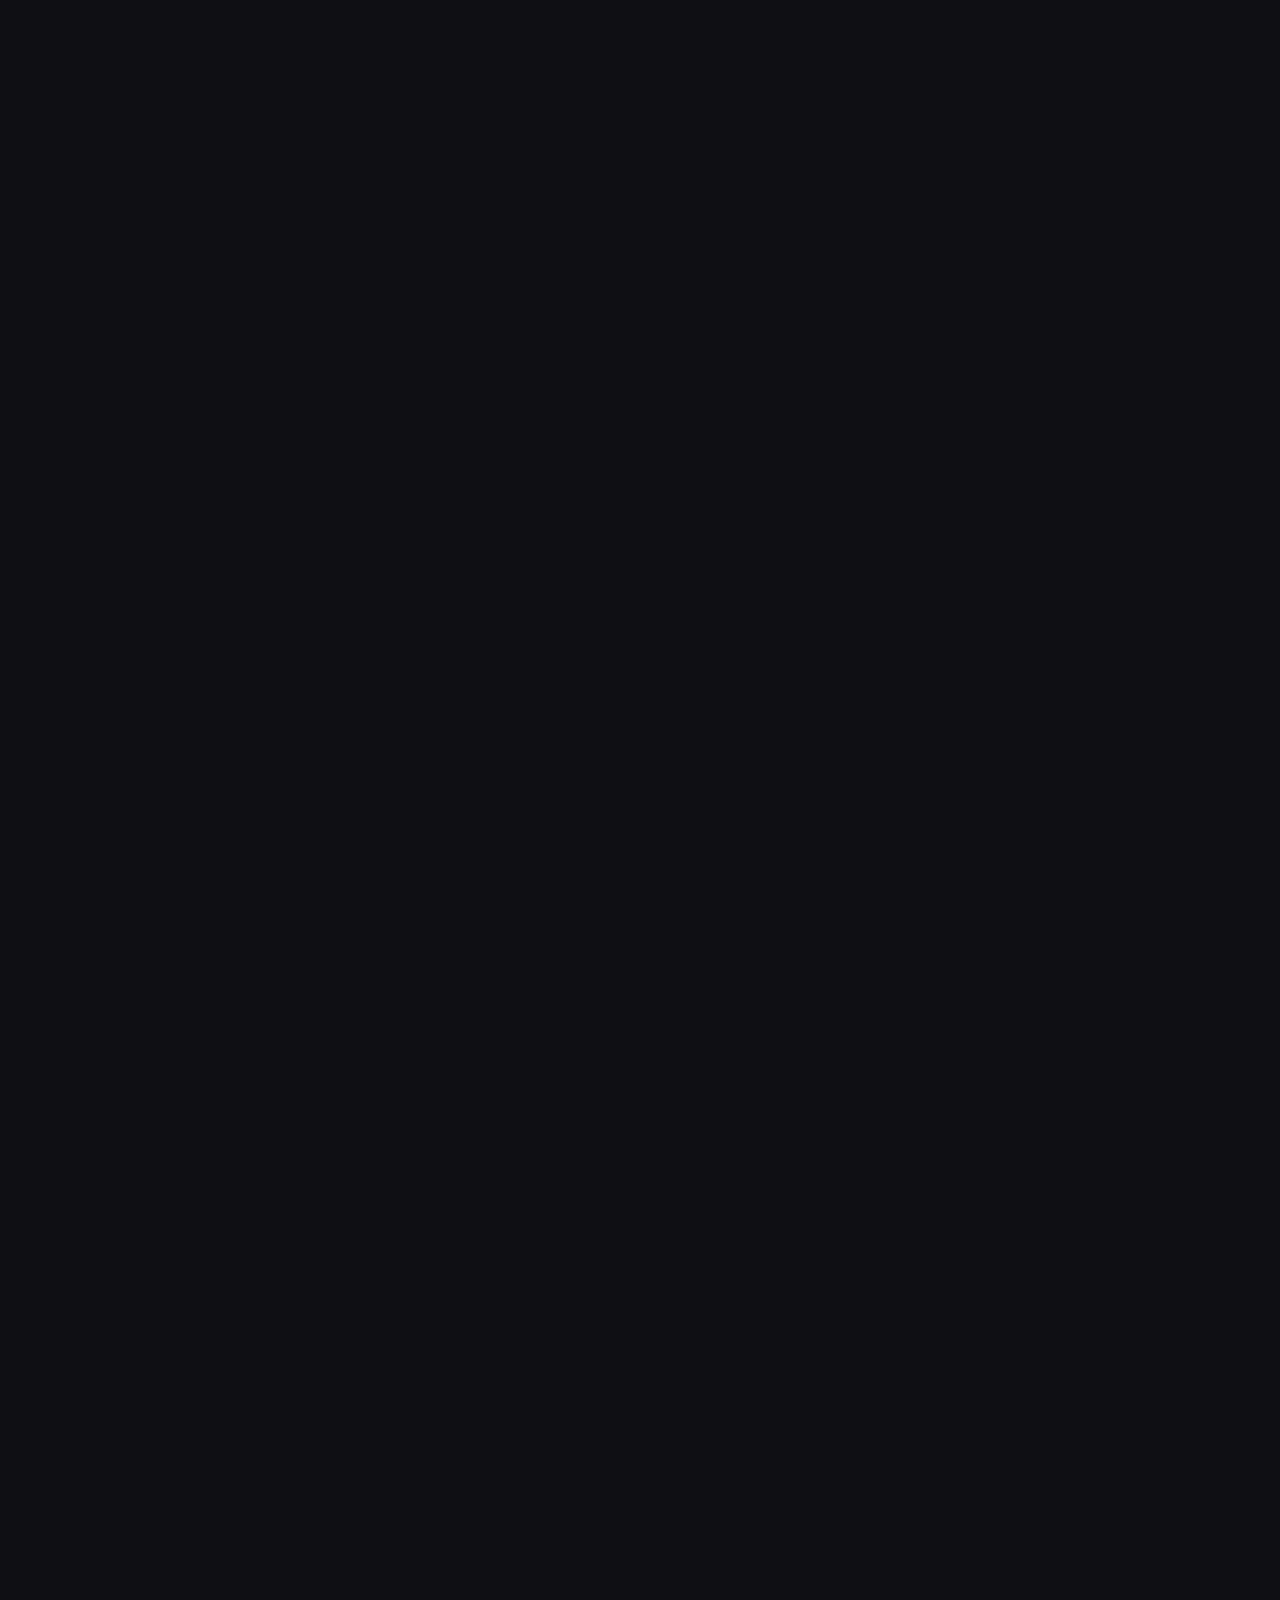
==== contact.html @ 3dd62156 "Luxury portfolio redesign: champagne gold theme, premium animations, refined project cards" ====
<!DOCTYPE html>
<html lang="en">
<head>
    <meta charset="UTF-8">
    <meta name="viewport" content="width=device-width, initial-scale=1.0">
    <title>Contact - Wisani Chauke | Frontend Developer</title>
    <meta name="description" content="Get in touch with Wisani Chauke - Frontend Developer specializing in React, Vue.js, and Angular. Based in South Africa, available for opportunities worldwide.">
    
    <!-- CSS -->
    <link rel="stylesheet" href="assets/css/style.css">
    <link rel="stylesheet" href="assets/css/qr-styles.css">
    
    <!-- Fonts -->
    <link rel="preconnect" href="https://fonts.googleapis.com">
    <link rel="preconnect" href="https://fonts.gstatic.com" crossorigin>
    <link href="https://fonts.googleapis.com/css2?family=Inter:wght@300;400;500;600;700&family=Playfair+Display:wght@400;600;700&display=swap" rel="stylesheet">
    
    <!-- Icons -->
    <link rel="stylesheet" href="https://cdnjs.cloudflare.com/ajax/libs/font-awesome/6.4.0/css/all.min.css">
</head>
<body>
    <!-- Navigation -->
    <nav class="navbar">
        <div class="nav-container">
            <a href="index.html" class="logo-text">Wisani Chauke</a>
            <ul class="nav-menu">
                <li><a href="index.html" class="nav-link">Home</a></li>
                <li><a href="index.html#about" class="nav-link">About</a></li>
                <li><a href="index.html#projects" class="nav-link">Projects</a></li>
                <li><a href="contact.html" class="nav-link active">Contact</a></li>
            </ul>
            <div class="theme-toggle">
                <button id="theme-toggle" aria-label="Toggle theme">
                    <span class="sun-icon">☀️</span>
                    <span class="moon-icon">🌙</span>
                </button>
            </div>
            <div class="hamburger">
                <span></span>
                <span></span>
                <span></span>
            </div>
        </div>
    </nav>

    <!-- Contact Hero Section -->
    <section class="contact-hero">
        <div class="container">
            <div class="contact-hero-content">
                <h1 class="contact-hero-title">
                    Let's <span class="gradient-text">Connect</span>
                </h1>
                <p class="contact-hero-subtitle">
                    Whether you're a recruiter with an exciting opportunity, a collaborator with a vision, 
                    or simply someone who appreciates great work—I'd love to hear from you.
                </p>
            </div>
        </div>
    </section>

    <!-- Contact Section -->
    <section class="contact-section">
        <div class="container">
            <div class="contact-grid">
                <!-- Contact Information Card -->
                <div class="contact-info-card">
                    <div class="info-card-header">
                        <div class="info-icon-large">
                            <i class="fas fa-address-book"></i>
                        </div>
                        <h2>Contact Information</h2>
                        <p>Reach out through any of these channels</p>
                    </div>
                    
                    <div class="contact-details-elegant">
                        <div class="contact-detail-item">
                            <div class="detail-icon">
                                <i class="fas fa-envelope"></i>
                            </div>
                            <div class="detail-content">
                                <h4>Email</h4>
                                <a href="mailto:wiserowens@gmail.com" class="detail-link">
                                    wiserowens@gmail.com
                                </a>
                                <span class="detail-note">Response within 24 hours</span>
                            </div>
                        </div>
                        
                        <div class="contact-detail-item">
                            <div class="detail-icon">
                                <i class="fas fa-map-marker-alt"></i>
                            </div>
                            <div class="detail-content">
                                <h4>Location</h4>
                                <p>Midrand, Gauteng</p>
                                <span class="detail-note">South Africa • Available Worldwide</span>
                            </div>
                        </div>
                        
                        <div class="contact-detail-item">
                            <div class="detail-icon">
                                <i class="fab fa-linkedin"></i>
                            </div>
                            <div class="detail-content">
                                <h4>LinkedIn</h4>
                                <a href="https://linkedin.com/in/wisani" target="_blank" rel="noopener noreferrer" class="detail-link">
                                    linkedin.com/in/wisani
                                </a>
                                <span class="detail-note">Professional network</span>
                            </div>
                        </div>
                        
                        <div class="contact-detail-item">
                            <div class="detail-icon">
                                <i class="fab fa-github"></i>
                            </div>
                            <div class="detail-content">
                                <h4>GitHub</h4>
                                <a href="https://github.com/okWiser" target="_blank" rel="noopener noreferrer" class="detail-link">
                                    github.com/okWiser
                                </a>
                                <span class="detail-note">View my code & projects</span>
                            </div>
                        </div>
                    </div>

                    <!-- Resume Download Section -->
                    <div class="resume-section-elegant">
                        <div class="resume-header">
                            <i class="fas fa-file-download"></i>
                            <h3>Download Resume</h3>
                        </div>
                        <p>Get my complete professional profile</p>
                        <div class="resume-options-elegant">
                            <div class="qr-section">
                                <div class="qr-wrapper">
                                    <img src="assets/images/resume-qr-code.png" alt="Resume QR Code" class="qr-code-elegant">
                                    <div class="qr-overlay">
                                        <i class="fas fa-qrcode"></i>
                                    </div>
                                </div>
                                <p class="qr-label">Scan with your phone</p>
                            </div>
                            <div class="download-section">
                                <a href="assets/files/Wisani_Chauke_Resume.pdf" 
                                   download="Wisani_Chauke_Resume.pdf" 
                                   class="download-btn-elegant">
                                    <i class="fas fa-download"></i>
                                    <span>Download PDF</span>
                                </a>
                                <p class="download-label">Or download directly</p>
                            </div>
                        </div>
                    </div>
                </div>

                <!-- Contact Form Card -->
                <div class="contact-form-card">
                    <div class="form-card-header">
                        <h2>Send a Message</h2>
                        <p>I'll get back to you as soon as possible</p>
                    </div>
                    <form class="contact-form-elegant" id="contactForm">
                        <div class="form-group-elegant">
                            <label for="name">
                                <i class="fas fa-user"></i>
                                Full Name
                            </label>
                            <input type="text" id="name" name="name" placeholder="John Doe" required>
                        </div>
                        <div class="form-group-elegant">
                            <label for="email">
                                <i class="fas fa-envelope"></i>
                                Email Address
                            </label>
                            <input type="email" id="email" name="email" placeholder="john@example.com" required>
                        </div>
                        <div class="form-group-elegant">
                            <label for="subject">
                                <i class="fas fa-tag"></i>
                                Subject
                            </label>
                            <input type="text" id="subject" name="subject" placeholder="Project Inquiry" required>
                        </div>
                        <div class="form-group-elegant">
                            <label for="message">
                                <i class="fas fa-comment-dots"></i>
                                Your Message
                            </label>
                            <textarea id="message" name="message" rows="6" placeholder="Tell me about your project, opportunity, or just say hello..." required></textarea>
                        </div>
                        <button type="submit" class="submit-btn-elegant">
                            <span>Send Message</span>
                            <i class="fas fa-paper-plane"></i>
                        </button>
                    </form>
                </div>
            </div>
        </div>
    </section>

    <!-- Footer -->
    <footer class="footer">
        <div class="container">
            <div class="footer-content">
                <div class="footer-text">
                    <p>&copy; 2025 Wisani Chauke. Crafted with precision and passion.</p>
                </div>
                <div class="footer-links">
                    <a href="mailto:wiserowens@gmail.com" title="Email">
                        <i class="fas fa-envelope"></i>
                    </a>
                    <a href="https://linkedin.com/in/wisani" target="_blank" title="LinkedIn">
                        <i class="fab fa-linkedin"></i>
                    </a>
                    <a href="https://github.com/okWiser" target="_blank" title="GitHub">
                        <i class="fab fa-github"></i>
                    </a>
                </div>
            </div>
        </div>
    </footer>

    <!-- JavaScript -->
    <script src="assets/js/script.js"></script>
</body>
</html>
---- assets/css/style.css ----
/* Reset and Base Styles */
* {
    margin: 0;
    padding: 0;
    box-sizing: border-box;
}

:root {
    /* Sophisticated Luxury Color Palette */
    --bg-primary: #0f0f14;
    --bg-secondary: #1a1a24;
    --bg-tertiary: #252532;
    --text-primary: #f5f5f7;
    --text-secondary: #c4c4cc;
    --text-muted: #8e8e93;
    
    /* Elegant Accent Colors - Inspired by luxury brands */
    --accent-primary: #c9a55a;      /* Champagne Gold */
    --accent-secondary: #9b7e5c;    /* Bronze */
    --accent-tertiary: #d4af6a;     /* Warm Gold */
    --accent-highlight: #e8d4a8;    /* Light Gold */
    --accent-success: #7fb069;      /* Sage Green */
    
    --border-color: #2d2d3a;
    --glass-bg: rgba(255, 255, 255, 0.03);
    --glass-border: rgba(201, 165, 90, 0.15);
    
    /* Typography */
    --font-primary: 'Inter', -apple-system, BlinkMacSystemFont, sans-serif;
    --font-display: 'Playfair Display', serif;
    
    /* Spacing */
    --section-padding: 120px 0;
    --container-padding: 0 2rem;
    
    /* Transitions */
    --transition: all 0.3s cubic-bezier(0.4, 0, 0.2, 1);
}

[data-theme="light"] {
    --bg-primary: #fafaf9;
    --bg-secondary: #f5f5f4;
    --bg-tertiary: #e7e5e4;
    --text-primary: #1c1917;
    --text-secondary: #57534e;
    --text-muted: #a8a29e;
    
    --accent-primary: #a67c52;      /* Rich Brown Gold */
    --accent-secondary: #8b6f47;    /* Deep Bronze */
    --accent-tertiary: #c9a55a;     /* Bright Gold */
    --accent-highlight: #d4af6a;    /* Light Gold */
    --accent-success: #6b9b5a;      /* Forest Green */
    
    --border-color: #e7e5e4;
    --glass-bg: rgba(0, 0, 0, 0.02);
    --glass-border: rgba(166, 124, 82, 0.2);
}

html {
    scroll-behavior: smooth;
}

body {
    font-family: var(--font-primary);
    background-color: var(--bg-primary);
    color: var(--text-primary);
    line-height: 1.6;
    overflow-x: hidden;
}

.container {
    max-width: 1200px;
    margin: 0 auto;
    padding: var(--container-padding);
}

/* Navigation */
.navbar {
    position: fixed;
    top: 0;
    width: 100%;
    background: rgba(10, 10, 10, 0.8);
    backdrop-filter: blur(20px);
    border-bottom: 1px solid var(--border-color);
    z-index: 1000;
    transition: var(--transition);
}

[data-theme="light"] .navbar {
    background: rgba(255, 255, 255, 0.8);
}

.nav-container {
    max-width: 1200px;
    margin: 0 auto;
    padding: 1rem 2rem;
    display: flex;
    justify-content: space-between;
    align-items: center;
}

.logo-text {
    font-family: var(--font-display);
    font-size: 1.5rem;
    font-weight: 700;
    background: linear-gradient(135deg, var(--accent-primary), var(--accent-secondary));
    -webkit-background-clip: text;
    -webkit-text-fill-color: transparent;
}

.nav-menu {
    display: flex;
    list-style: none;
    gap: 1.5rem;
}

.nav-link {
    color: var(--text-secondary);
    text-decoration: none;
    font-weight: 500;
    transition: var(--transition);
    position: relative;
}

.nav-link:hover {
    color: var(--accent-primary);
}

.nav-link::after {
    content: '';
    position: absolute;
    bottom: -5px;
    left: 0;
    width: 0;
    height: 2px;
    background: var(--accent-primary);
    transition: var(--transition);
}

.nav-link:hover::after {
    width: 100%;
}

.theme-toggle button {
    background: none;
    border: none;
    color: var(--text-primary);
    cursor: pointer;
    padding: 0.5rem;
    border-radius: 50%;
    transition: var(--transition);
}

.theme-toggle button:hover {
    background: var(--glass-bg);
}

/* Theme Toggle Icons - Complete Reset */
.theme-toggle .sun-icon,
.theme-toggle .moon-icon {
    display: none;
    font-size: 1.2rem;
}

/* Light mode - show moon icon only */
html[data-theme="light"] .theme-toggle .moon-icon {
    display: inline-block;
}

html[data-theme="light"] .theme-toggle .sun-icon {
    display: none;
}

/* Dark mode - show sun icon only */
html[data-theme="dark"] .theme-toggle .sun-icon,
html:not([data-theme]) .theme-toggle .sun-icon {
    display: inline-block;
}

html[data-theme="dark"] .theme-toggle .moon-icon,
html:not([data-theme]) .theme-toggle .moon-icon {
    display: none;
}

.hamburger {
    display: none;
    flex-direction: column;
    cursor: pointer;
}

.hamburger span {
    width: 25px;
    height: 3px;
    background: var(--text-primary);
    margin: 3px 0;
    transition: var(--transition);
}

/* Hero Section */
.hero {
    min-height: 100vh;
    display: flex;
    align-items: center;
    padding: 120px 0 80px;
    background: linear-gradient(135deg, var(--bg-primary) 0%, var(--bg-secondary) 100%);
    position: relative;
    overflow: hidden;
}

.hero::before {
    content: '';
    position: absolute;
    top: 0;
    left: 0;
    right: 0;
    bottom: 0;
    background: 
        radial-gradient(circle at 20% 50%, rgba(59, 130, 246, 0.1) 0%, transparent 50%),
        radial-gradient(circle at 80% 80%, rgba(139, 92, 246, 0.1) 0%, transparent 50%),
        radial-gradient(circle at 40% 20%, rgba(251, 191, 36, 0.1) 0%, transparent 50%);
}

.hero-container {
    max-width: 1200px;
    margin: 0 auto;
    padding: 0 2rem;
    position: relative;
    z-index: 2;
}

.hero-content {
    display: grid;
    grid-template-columns: 1fr 1fr;
    gap: 4rem;
    align-items: center;
}

.hero-title {
    font-family: var(--font-display);
    font-size: clamp(2.5rem, 5vw, 4rem);
    font-weight: 700;
    line-height: 1.1;
    margin-bottom: 1.5rem;
}

.gradient-text {
    background: linear-gradient(135deg, var(--accent-primary), var(--accent-secondary));
    -webkit-background-clip: text;
    -webkit-text-fill-color: transparent;
}

.typewriter {
    display: inline-block;
    border-right: 2px solid var(--accent-primary);
    white-space: nowrap;
    overflow: hidden;
    animation: typing 3.5s steps(30, end), blink-caret 0.75s step-end infinite;
}

@keyframes typing {
    from { width: 0 }
    to { width: 100% }
}

@keyframes blink-caret {
    from, to { border-color: transparent }
    50% { border-color: var(--accent-primary) }
}

.hero-subtitle {
    font-size: 1.25rem;
    color: var(--text-secondary);
    margin-bottom: 1.25rem;
    line-height: 1.6;
}

.hero-buttons {
    display: flex;
    gap: 1rem;
    flex-wrap: wrap;
}

.btn {
    padding: 1rem 2rem;
    border: none;
    border-radius: 50px;
    font-weight: 600;
    text-decoration: none;
    display: inline-flex;
    align-items: center;
    justify-content: center;
    transition: var(--transition);
    cursor: pointer;
    font-size: 1rem;
}

.btn-primary {
    background: linear-gradient(135deg, var(--accent-primary), var(--accent-secondary));
    color: white;
    box-shadow: 0 4px 15px rgba(59, 130, 246, 0.4);
}

.btn-primary:hover {
    transform: translateY(-2px);
    box-shadow: 0 8px 25px rgba(59, 130, 246, 0.6);
}

.btn-secondary {
    background: transparent;
    color: var(--text-primary);
    border: 2px solid var(--border-color);
}

.btn-secondary:hover {
    background: var(--accent-primary);
    color: white;
    border-color: var(--accent-primary);
}

.hero-visual {
    position: relative;
}

.hero-image-container {
    position: relative;
    width: 400px;
    height: 400px;
    margin: 0 auto;
}

.hero-image {
    width: 100%;
    height: 100%;
    background: linear-gradient(135deg, var(--accent-primary), var(--accent-secondary));
    border-radius: 50%;
    position: relative;
    overflow: hidden;
    box-shadow: 0 20px 40px rgba(0, 0, 0, 0.3);
}

.hero-image::before {
    content: '';
    position: absolute;
    top: 50%;
    left: 50%;
    transform: translate(-50%, -50%);
    width: 80%;
    height: 80%;
    background: var(--bg-primary);
    border-radius: 50%;
}

.floating-elements {
    position: absolute;
    top: 0;
    left: 0;
    width: 100%;
    height: 100%;
}

.floating-element {
    position: absolute;
    width: 20px;
    height: 20px;
    background: var(--accent-gold);
    border-radius: 50%;
    opacity: 0.7;
    animation: float 6s ease-in-out infinite;
}

.floating-element:nth-child(1) {
    top: 20%;
    left: 10%;
    animation-delay: 0s;
}

.floating-element:nth-child(2) {
    top: 60%;
    right: 10%;
    animation-delay: 2s;
}

.floating-element:nth-child(3) {
    bottom: 20%;
    left: 30%;
    animation-delay: 4s;
}

@keyframes float {
    0%, 100% {
        transform: translateY(0px) rotate(0deg);
    }
    50% {
        transform: translateY(-20px) rotate(180deg);
    }
}

/* Section Styles */
.section-header {
    text-align: center;
    margin-bottom: 4rem;
}

.section-title {
    font-family: var(--font-display);
    font-size: clamp(2rem, 4vw, 3rem);
    font-weight: 600;
    margin-bottom: 1rem;
    background: linear-gradient(135deg, var(--text-primary), var(--text-secondary));
    -webkit-background-clip: text;
    -webkit-text-fill-color: transparent;
}

.section-subtitle {
    font-size: 1.25rem;
    color: var(--text-secondary);
    max-width: 600px;
    margin: 0 auto;
}

/* Projects Section */
.projects {
    padding: var(--section-padding);
    background: var(--bg-primary);
}

.projects-grid {
    display: grid;
    grid-template-columns: repeat(auto-fit, minmax(350px, 1fr));
    gap: 1.5rem;
    margin-top: 3rem;
}

.project-card {
    background: var(--glass-bg);
    border: 1px solid var(--glass-border);
    border-radius: 12px;
    overflow: hidden;
    transition: var(--transition);
    cursor: pointer;
    opacity: 0.7;
}

.project-card:hover {
    transform: translateY(-8px);
    box-shadow: 0 20px 40px rgba(0, 0, 0, 0.2);
    opacity: 1;
}

.project-image {
    height: 250px;
    background: linear-gradient(135deg, var(--accent-primary), var(--accent-secondary));
    position: relative;
    overflow: hidden;
}

.project-overlay {
    position: absolute;
    top: 0;
    left: 0;
    right: 0;
    bottom: 0;
    background: rgba(0, 0, 0, 0.8);
    color: white;
    padding: 2rem;
    display: flex;
    flex-direction: column;
    justify-content: center;
    opacity: 0;
    transition: var(--transition);
}

.project-card:hover .project-overlay {
    opacity: 1;
}

.project-overlay h3 {
    font-size: 1.5rem;
    font-weight: 600;
    margin-bottom: 1rem;
}

.project-overlay p {
    margin-bottom: 1.5rem;
    line-height: 1.6;
}

.project-tech {
    display: flex;
    flex-wrap: wrap;
    gap: 0.5rem;
}

.project-tech span {
    background: rgba(255, 255, 255, 0.2);
    padding: 0.25rem 0.75rem;
    border-radius: 16px;
    font-size: 0.75rem;
    font-weight: 500;
}

/* About Section */
.about {
    padding: var(--section-padding);
    background: var(--bg-secondary);
}

.about-content {
    display: grid;
    grid-template-columns: 2fr 1fr;
    gap: 4rem;
    align-items: center;
}

.about-text p {
    font-size: 1.125rem;
    color: var(--text-secondary);
    margin-bottom: 1.25rem;
    line-height: 1.8;
}

.about-stats {
    display: flex;
    gap: 1.5rem;
    flex-wrap: wrap;
}

.stat {
    text-align: center;
}

.stat-number {
    display: block;
    font-size: 2.5rem;
    font-weight: 700;
    color: var(--accent-primary);
    font-family: var(--font-display);
}

.stat-label {
    font-size: 0.75rem;
    color: var(--text-secondary);
    text-transform: uppercase;
    letter-spacing: 0.05em;
}

/* Education Items */
.education-item {
    margin-bottom: 1.25rem;
}

.education-item h3 {
    font-size: 1.25rem;
    font-weight: 600;
    color: var(--text-primary);
    margin-bottom: 0.5rem;
    display: flex;
    align-items: center;
    gap: 0.75rem;
}

.education-item h3 i {
    color: var(--accent-primary);
    font-size: 1.1rem;
}

.education-item h4 {
    font-size: 1rem;
    font-weight: 500;
    color: var(--accent-secondary);
    margin-bottom: 0.75rem;
}

.education-item p {
    font-size: 1rem;
    color: var(--text-secondary);
    line-height: 1.6;
    margin-bottom: 0;
}

/* Contact Section Styles */
.contact-section {
    padding: 120px 0;
    background: var(--bg-primary);
    position: relative;
    min-height: 100vh;
}

.contact-section::before {
    content: '';
    position: absolute;
    top: 0;
    left: 0;
    right: 0;
    bottom: 0;
    background: 
        radial-gradient(circle at 20% 80%, rgba(59, 130, 246, 0.05) 0%, transparent 50%),
        radial-gradient(circle at 80% 20%, rgba(139, 92, 246, 0.05) 0%, transparent 50%);
    z-index: 1;
}

.contact-section .container {
    position: relative;
    z-index: 2;
}

.contact-content {
    display: grid;
    grid-template-columns: 1fr 1fr;
    gap: 4rem;
    align-items: start;
}

.contact-info {
    display: flex;
    flex-direction: column;
    gap: 1.5rem;
}

.contact-subtitle {
    font-family: var(--font-display);
    font-size: 1.5rem;
    font-weight: 600;
    margin-bottom: 1rem;
    color: var(--text-primary);
}

.contact-details {
    display: flex;
    flex-direction: column;
    gap: 1.5rem;
}

.contact-item {
    display: flex;
    align-items: center;
    gap: 1rem;
    padding: 1rem;
    background: var(--glass-bg);
    border: 1px solid var(--glass-border);
    border-radius: 12px;
    transition: var(--transition);
}

.contact-item:hover {
    background: var(--bg-secondary);
    transform: translateY(-2px);
}

.contact-icon {
    width: 40px;
    height: 40px;
    display: flex;
    align-items: center;
    justify-content: center;
    background: linear-gradient(135deg, var(--accent-primary), var(--accent-secondary));
    border-radius: 50%;
    font-size: 1.2rem;
    flex-shrink: 0;
}

.contact-item h4 {
    font-size: 1rem;
    font-weight: 600;
    color: var(--text-primary);
    margin-bottom: 0.25rem;
}

.contact-item a,
.contact-item p {
    color: var(--text-secondary);
    text-decoration: none;
    transition: var(--transition);
}

.contact-item a:hover {
    color: var(--accent-primary);
}

.resume-download {
    background: var(--glass-bg);
    border: 1px solid var(--glass-border);
    border-radius: 12px;
    padding: 2rem;
    text-align: center;
}

.resume-download p {
    color: var(--text-secondary);
    margin-bottom: 1.5rem;
}

.download-btn {
    display: inline-flex;
    align-items: center;
    gap: 0.5rem;
    padding: 1rem 2rem;
    background: linear-gradient(135deg, var(--accent-primary), var(--accent-secondary));
    color: white;
    text-decoration: none;
    border-radius: 50px;
    font-weight: 600;
    transition: var(--transition);
    box-shadow: 0 4px 15px rgba(59, 130, 246, 0.4);
}

.download-btn:hover {
    transform: translateY(-2px);
    box-shadow: 0 8px 25px rgba(59, 130, 246, 0.6);
}

.download-icon {
    font-size: 1.2rem;
}

.contact-form-container {
    background: var(--glass-bg);
    border: 1px solid var(--glass-border);
    border-radius: 12px;
    padding: 2rem;
}

.contact-form {
    display: flex;
    flex-direction: column;
    gap: 1.5rem;
}

.form-group {
    display: flex;
    flex-direction: column;
    gap: 0.5rem;
}

.form-group label {
    font-size: 0.75rem;
    font-weight: 600;
    color: var(--text-primary);
}

.form-group input,
.form-group textarea {
    padding: 1rem;
    background: var(--bg-secondary);
    border: 1px solid var(--border-color);
    border-radius: 8px;
    color: var(--text-primary);
    font-family: var(--font-primary);
    transition: var(--transition);
}

.form-group input:focus,
.form-group textarea:focus {
    outline: none;
    border-color: var(--accent-primary);
    box-shadow: 0 0 0 2px rgba(59, 130, 246, 0.2);
}

.form-group input::placeholder,
.form-group textarea::placeholder {
    color: var(--text-muted);
}

.submit-btn {
    display: inline-flex;
    align-items: center;
    justify-content: center;
    gap: 0.5rem;
    padding: 1rem 2rem;
    background: linear-gradient(135deg, var(--accent-primary), var(--accent-secondary));
    color: white;
    border: none;
    border-radius: 50px;
    font-weight: 600;
    cursor: pointer;
    transition: var(--transition);
    box-shadow: 0 4px 15px rgba(59, 130, 246, 0.4);
}

.submit-btn:hover {
    transform: translateY(-2px);
    box-shadow: 0 8px 25px rgba(59, 130, 246, 0.6);
}

.send-icon {
    font-size: 1.2rem;
    transition: var(--transition);
}

.submit-btn:hover .send-icon {
    transform: translateX(4px);
}

/* Contact Section for other pages */
.contact {
    padding: var(--section-padding);
    background: var(--bg-secondary);
    position: relative;
    overflow: hidden;
}

.contact::before {
    content: '';
    position: absolute;
    top: 0;
    left: 0;
    right: 0;
    bottom: 0;
    background: 
        radial-gradient(circle at 10% 20%, rgba(59, 130, 246, 0.08) 0%, transparent 40%),
        radial-gradient(circle at 90% 80%, rgba(139, 92, 246, 0.08) 0%, transparent 40%);
    pointer-events: none;
}

.contact .container {
    position: relative;
    z-index: 2;
}

.contact-wrapper {
    display: grid;
    grid-template-columns: 1.5fr 1fr;
    gap: 4rem;
    align-items: start;
    margin-top: 3rem;
}

/* Contact Form Section */
.contact-form-section {
    background: var(--glass-bg);
    border: 1px solid var(--glass-border);
    border-radius: 24px;
    padding: 3rem;
    backdrop-filter: blur(10px);
    box-shadow: 0 20px 60px rgba(0, 0, 0, 0.1);
}

.form-header {
    margin-bottom: 1.25rem;
}

.form-header h3 {
    font-family: var(--font-display);
    font-size: 2rem;
    font-weight: 600;
    color: var(--text-primary);
    margin-bottom: 0.5rem;
}

.form-header p {
    color: var(--text-secondary);
    font-size: 1rem;
}

.contact-form {
    display: flex;
    flex-direction: column;
    gap: 1.5rem;
}

.form-row {
    display: grid;
    grid-template-columns: 1fr 1fr;
    gap: 1.5rem;
}

.form-group {
    display: flex;
    flex-direction: column;
    gap: 0.5rem;
}

.form-group label {
    font-size: 0.75rem;
    font-weight: 600;
    color: var(--text-primary);
    text-transform: uppercase;
    letter-spacing: 0.05em;
}

.form-group input,
.form-group textarea {
    padding: 1rem 1.25rem;
    background: var(--bg-primary);
    border: 2px solid var(--border-color);
    border-radius: 12px;
    color: var(--text-primary);
    font-family: var(--font-primary);
    font-size: 1rem;
    transition: var(--transition);
}

.form-group input:focus,
.form-group textarea:focus {
    outline: none;
    border-color: var(--accent-primary);
    box-shadow: 0 0 0 4px rgba(59, 130, 246, 0.1);
    transform: translateY(-2px);
}

.form-group input::placeholder,
.form-group textarea::placeholder {
    color: var(--text-muted);
}

.form-group textarea {
    resize: vertical;
    min-height: 120px;
}

.btn-submit {
    margin-top: 1rem;
    display: inline-flex;
    align-items: center;
    justify-content: center;
    gap: 0.75rem;
    padding: 1.25rem 2.5rem;
    font-size: 1.1rem;
}

.btn-submit i {
    transition: transform 0.3s ease;
}

.btn-submit:hover i {
    transform: translateX(5px);
}

/* Contact Card Wrapper */
.contact-card-wrapper {
    position: sticky;
    top: 120px;
}

/* Elegant Contact Card */
.contact-card {
    position: relative;
    background: linear-gradient(135deg, var(--bg-primary) 0%, var(--bg-secondary) 100%);
    border: 2px solid var(--glass-border);
    border-radius: 32px;
    padding: 3rem 2.5rem;
    overflow: hidden;
    box-shadow: 
        0 20px 60px rgba(0, 0, 0, 0.15),
        inset 0 1px 0 rgba(255, 255, 255, 0.1);
    transition: all 0.5s cubic-bezier(0.4, 0, 0.2, 1);
}

.contact-card::before {
    content: '';
    position: absolute;
    top: 0;
    left: 0;
    right: 0;
    height: 4px;
    background: linear-gradient(90deg, 
        var(--accent-primary) 0%, 
        var(--accent-secondary) 50%, 
        var(--accent-gold) 100%);
}

.contact-card:hover {
    transform: translateY(-10px) scale(1.02);
    box-shadow: 
        0 30px 80px rgba(0, 0, 0, 0.25),
        inset 0 1px 0 rgba(255, 255, 255, 0.15);
    border-color: var(--accent-primary);
}

/* Animated Glow Effect */
.card-glow {
    position: absolute;
    top: -50%;
    left: -50%;
    width: 200%;
    height: 200%;
    background: radial-gradient(circle, 
        rgba(59, 130, 246, 0.15) 0%, 
        transparent 70%);
    opacity: 0;
    transition: opacity 0.5s ease;
    pointer-events: none;
}

.contact-card:hover .card-glow {
    opacity: 1;
    animation: rotateGlow 8s linear infinite;
}

@keyframes rotateGlow {
    0% { transform: rotate(0deg); }
    100% { transform: rotate(360deg); }
}

/* Card Content */
.card-content {
    position: relative;
    z-index: 2;
    text-align: center;
}

.card-icon {
    width: 80px;
    height: 80px;
    margin: 0 auto 1.5rem;
    background: linear-gradient(135deg, var(--accent-primary), var(--accent-secondary));
    border-radius: 24px;
    display: flex;
    align-items: center;
    justify-content: center;
    font-size: 2.5rem;
    color: white;
    box-shadow: 0 10px 30px rgba(59, 130, 246, 0.4);
    transition: var(--transition);
}

.contact-card:hover .card-icon {
    transform: scale(1.1) rotate(5deg);
    box-shadow: 0 15px 40px rgba(59, 130, 246, 0.6);
}

.card-content h3 {
    font-family: var(--font-display);
    font-size: 1.4rem;
    font-weight: 600;
    color: var(--text-primary);
    margin-bottom: 1rem;
    line-height: 1.3;
}

.card-content > p {
    color: var(--text-secondary);
    font-size: 1rem;
    line-height: 1.6;
    margin-bottom: 1.25rem;
}

/* Card Features */
.card-features {
    display: grid;
    gap: 1rem;
    margin-bottom: 1.25rem;
    text-align: left;
}

.feature-item {
    display: flex;
    align-items: center;
    gap: 0.75rem;
    padding: 0.75rem 1rem;
    background: var(--glass-bg);
    border: 1px solid var(--glass-border);
    border-radius: 12px;
    transition: var(--transition);
}

.feature-item:hover {
    background: var(--bg-secondary);
    transform: translateX(5px);
}

.feature-item i {
    color: var(--accent-primary);
    font-size: 1.1rem;
    flex-shrink: 0;
}

.feature-item span {
    color: var(--text-primary);
    font-weight: 500;
    font-size: 0.95rem;
}

/* Card Primary Button */
.btn-card-primary {
    display: inline-flex;
    align-items: center;
    justify-content: center;
    gap: 0.75rem;
    padding: 1.25rem 2.5rem;
    background: linear-gradient(135deg, var(--accent-primary), var(--accent-secondary));
    color: white;
    text-decoration: none;
    border-radius: 50px;
    font-weight: 600;
    font-size: 1.1rem;
    transition: all 0.3s ease;
    box-shadow: 0 10px 30px rgba(59, 130, 246, 0.4);
    position: relative;
    overflow: hidden;
}

.btn-card-primary::before {
    content: '';
    position: absolute;
    top: 0;
    left: -100%;
    width: 100%;
    height: 100%;
    background: linear-gradient(90deg, transparent, rgba(255,255,255,0.3), transparent);
    transition: left 0.5s;
}

.btn-card-primary:hover::before {
    left: 100%;
}

.btn-card-primary:hover {
    transform: translateY(-3px);
    box-shadow: 0 15px 40px rgba(59, 130, 246, 0.6);
}

.btn-card-primary i {
    transition: transform 0.3s ease;
}

.btn-card-primary:hover i {
    transform: translateX(5px);
}

/* Responsive Contact Section */
@media (max-width: 968px) {
    .contact-wrapper {
        grid-template-columns: 1fr;
        gap: 3rem;
    }
    
    .contact-card-wrapper {
        position: relative;
        top: 0;
    }
    
    .contact-form-section {
        padding: 2rem;
    }
    
    .form-row {
        grid-template-columns: 1fr;
    }
}

@media (max-width: 640px) {
    .contact-form-section {
        padding: 1.5rem;
    }
    
    .form-header h3 {
        font-size: 1.5rem;
    }
    
    .contact-card {
        padding: 2rem 1.5rem;
    }
    
    .card-content h3 {
        font-size: 1.5rem;
    }
    
    .btn-card-primary,
    .btn-submit {
        padding: 1rem 2rem;
        font-size: 1rem;
    }
}

/* Resume Section Styles */
.resume-options {
    display: flex;
    gap: 1.5rem;
    align-items: center;
    justify-content: center;
    margin: 1.5rem 0;
}

.qr-container {
    display: flex;
    flex-direction: column;
    align-items: center;
    text-align: center;
}

.qr-code {
    width: 120px;
    height: 120px;
    border-radius: 8px;
    border: 2px solid var(--border-color);
    object-fit: cover;
    margin-bottom: 0.5rem;
}

.qr-fallback-img {
    width: 120px;
    height: 120px;
    border-radius: 8px;
    border: 2px solid var(--border-color);
}

.download-container {
    display: flex;
    flex-direction: column;
    align-items: center;
    text-align: center;
}

.qr-text,
.download-text {
    font-size: 0.75rem;
    color: var(--text-secondary);
    margin: 0;
}

/* Contact Options Styles */
.contact-options {
    display: grid;
    grid-template-columns: 4fr 1fr;
    gap: 3rem;
    margin-bottom: 0;
    align-items: start;
}

.contact-left {
    text-align: left;
}

.contact-left h3 {
    font-size: 1.5rem;
    margin-bottom: 0.75rem;
    color: var(--text-primary);
    font-weight: 600;
}

.contact-left p {
    margin-bottom: 1.25rem;
    color: var(--text-secondary);
    font-size: 1.1rem;
    line-height: 1.6;
}

.contact-right {
    position: relative;
    text-align: center;
    display: flex;
    flex-direction: column;
    align-items: center;
    justify-content: center;
    padding: 3rem 2rem;
    background: linear-gradient(135deg, var(--glass-bg), rgba(59, 130, 246, 0.05));
    border: 1px solid var(--glass-border);
    border-radius: 16px;
    box-shadow: 0 10px 30px rgba(0, 0, 0, 0.1);
    backdrop-filter: blur(10px);
    transition: var(--transition);
    margin-left: 2rem;
}

.contact-right::before {
    content: '';
    position: absolute;
    top: -2px;
    left: -2px;
    right: -2px;
    bottom: -2px;
    background: linear-gradient(135deg, var(--accent-primary), var(--accent-secondary));
    border-radius: 22px;
    z-index: -1;
    opacity: 0;
    transition: var(--transition);
}

.contact-right:hover::before {
    opacity: 0.3;
}

.contact-right:hover {
    transform: translateY(-5px);
    box-shadow: 0 20px 40px rgba(0, 0, 0, 0.15);
}

.contact-page-btn {
    display: inline-flex;
    align-items: center;
    gap: 0.75rem;
    margin-bottom: 1rem;
    padding: 1rem 2rem;
    font-size: 1.1rem;
    font-weight: 600;
    border-radius: 50px;
    transition: var(--transition);
}

.contact-page-btn:hover {
    transform: translateY(-2px);
    box-shadow: 0 8px 25px rgba(59, 130, 246, 0.4);
}

.contact-right p {
    font-size: 0.95rem;
    color: var(--text-secondary);
    margin: 0;
    line-height: 1.5;
    font-weight: 500;
}

.contact-right i {
    font-size: 1.2rem;
}
.footer {
    background: var(--bg-tertiary);
    padding: 2rem 0;
    margin-top: 4rem;
}

.footer-content {
    display: flex;
    justify-content: space-between;
    align-items: center;
    flex-wrap: wrap;
    gap: 1rem;
}

.footer-links {
    display: flex;
    gap: 1.5rem;
}

.footer-links a {
    color: var(--text-secondary);
    text-decoration: none;
    transition: var(--transition);
}

.footer-links a:hover {
    color: var(--accent-primary);
}

/* Responsive Design */
@media (max-width: 768px) {
    .hero-content {
        grid-template-columns: 1fr;
        text-align: center;
        gap: 1.5rem;
    }
    
    .hero-image-container {
        width: 300px;
        height: 300px;
    }
    
    .about-content {
        grid-template-columns: 1fr;
        gap: 1.5rem;
    }
    
    .projects-grid {
        grid-template-columns: 1fr;
        gap: 1.5rem;
    }
    
    .project-card {
        min-height: 250px;
    }
    
    .contact-content {
        grid-template-columns: 1fr;
        gap: 1.5rem;
    }
    
    .contact-item {
        flex-direction: column;
        text-align: center;
    }
    
    .contact-icon {
        margin-bottom: 0.5rem;
    }
    
    .nav-menu {
        position: fixed;
        left: -100%;
        top: 70px;
        flex-direction: column;
        background-color: var(--bg-primary);
        width: 100%;
        text-align: center;
        transition: 0.3s;
        box-shadow: 0 10px 27px rgba(0, 0, 0, 0.05);
        border-top: 1px solid var(--border-color);
        z-index: 999;
    }
    
    .nav-menu.active {
        left: 0;
    }
    
    .nav-menu li {
        margin: 1rem 0;
    }
    
    .hamburger {
        display: flex;
    }
    
    .hamburger.active span:nth-child(2) {
        opacity: 0;
    }
    
    .hamburger.active span:nth-child(1) {
        transform: translateY(8px) rotate(45deg);
    }
    
    .hamburger.active span:nth-child(3) {
        transform: translateY(-8px) rotate(-45deg);
    }
    
    .logo-text {
        font-size: 1.2rem;
    }
}

@media (max-width: 480px) {
    .hero {
        padding: 100px 0 60px;
    }
    
    .section-padding {
        --section-padding: 80px 0;
    }
    
    .hero-buttons {
        flex-direction: column;
        align-items: center;
    }
    
    .about-stats {
        justify-content: center;
    }
    
    .contact-section {
        padding: 80px 0;
    }
    
    .contact-content {
        gap: 1.5rem;
    }
    
    .contact-form-container {
        padding: 1.5rem;
    }
}

/* Skills Section */
.skills {
    padding: var(--section-padding);
    background: var(--bg-primary);
}

.skills-grid {
    display: grid;
    grid-template-columns: repeat(auto-fit, minmax(490px, 1fr));
    gap: 1.5rem;
    margin-top: 3rem;
}

.skill-category {
    background: var(--glass-bg);
    border: 1px solid var(--glass-border);
    border-radius: 12px;
    padding: 2rem;
    transition: var(--transition);
}

.skill-category:hover {
    transform: translateY(-5px);
    box-shadow: 0 10px 30px rgba(0, 0, 0, 0.15);
    border-color: var(--accent-primary);
}

.skill-category h3 {
    font-size: 1.25rem;
    font-weight: 600;
    color: var(--text-primary);
    margin-bottom: 1.5rem;
    display: flex;
    align-items: center;
    gap: 0.75rem;
}

.skill-category h3 i {
    color: var(--accent-primary);
    font-size: 1.1rem;
}

.skill-tags {
    display: flex;
    flex-wrap: wrap;
    gap: 0.75rem;
}

.skill-tag {
    padding: 0.35rem 0.75rem;
    border-radius: 16px;
    font-size: 0.75rem;
    font-weight: 500;
    transition: var(--transition);
    cursor: default;
}

.skill-tag.expert {
    background: linear-gradient(135deg, var(--accent-primary), var(--accent-secondary));
    color: white;
    box-shadow: 0 4px 12px rgba(59, 130, 246, 0.3);
}

.skill-tag.expert:hover {
    transform: translateY(-2px);
    box-shadow: 0 6px 16px rgba(59, 130, 246, 0.4);
}

.skill-tag.advanced {
    background: var(--bg-secondary);
    color: var(--text-primary);
    border: 1px solid var(--border-color);
}

.skill-tag.advanced:hover {
    background: var(--bg-tertiary);
    border-color: var(--accent-primary);
}

/* Responsive Skills Grid */
@media (max-width: 768px) {
    .skills-grid {
        grid-template-columns: 1fr;
        gap: 1.5rem;
    }
    
    .skill-category {
        padding: 1.5rem;
    }
}

/* Performance Optimizations */
* {
    -webkit-font-smoothing: antialiased;
    -moz-osx-font-smoothing: grayscale;
}

img, video {
    max-width: 100%;
    height: auto;
}

/* Accessibility Improvements */
.sr-only {
    position: absolute;
    width: 1px;
    height: 1px;
    padding: 0;
    margin: -1px;
    overflow: hidden;
    clip: rect(0, 0, 0, 0);
    white-space: nowrap;
    border-width: 0;
}

:focus-visible {
    outline: 2px solid var(--accent-primary);
    outline-offset: 2px;
}

/* Loading Animation */
body {
    opacity: 0;
    transition: opacity 0.3s ease-in;
}

body.loaded {
    opacity: 1;
}

/* Scroll Animations */
.animate-in {
    animation: fadeInUp 0.6s ease-out forwards;
}

@keyframes fadeInUp {
    from {
        opacity: 0;
        transform: translateY(30px);
    }
    to {
        opacity: 1;
        transform: translateY(0);
    }
}

/* Improved Project Card Hover */
.project-card {
    position: relative;
    overflow: hidden;
}

.project-card::before {
    content: '';
    position: absolute;
    top: 0;
    left: -100%;
    width: 100%;
    height: 100%;
    background: linear-gradient(90deg, transparent, rgba(255,255,255,0.1), transparent);
    transition: left 0.5s;
}

.project-card:hover::before {
    left: 100%;
}

/* Smooth Transitions for Theme Toggle */
* {
    transition: background-color 0.3s ease, color 0.3s ease, border-color 0.3s ease;
}

/* Print Styles */
@media print {
    .navbar, .theme-toggle, .hamburger, .hero-buttons, .contact-form {
        display: none;
    }
    
    body {
        background: white;
        color: black;
    }
    
    .section {
        page-break-inside: avoid;
    }
}

/* Reduced Motion for Accessibility */
@media (prefers-reduced-motion: reduce) {
    *,
    *::before,
    *::after {
        animation-duration: 0.01ms !important;
        animation-iteration-count: 1 !important;
        transition-duration: 0.01ms !important;
        scroll-behavior: auto !important;
    }
}

/* Contact Hero Section */
.contact-hero {
    padding: 140px 0 60px;
    background: linear-gradient(135deg, var(--bg-primary) 0%, var(--bg-secondary) 100%);
    position: relative;
    overflow: hidden;
}

.contact-hero::before {
    content: '';
    position: absolute;
    top: 0;
    left: 0;
    right: 0;
    bottom: 0;
    background: 
        radial-gradient(circle at 20% 50%, rgba(59, 130, 246, 0.1) 0%, transparent 50%),
        radial-gradient(circle at 80% 80%, rgba(139, 92, 246, 0.1) 0%, transparent 50%);
}

.contact-hero-content {
    text-align: center;
    position: relative;
    z-index: 2;
}

.contact-hero-title {
    font-family: var(--font-display);
    font-size: clamp(2.5rem, 5vw, 4rem);
    font-weight: 700;
    margin-bottom: 1.5rem;
    line-height: 1.1;
}

.contact-hero-subtitle {
    font-size: 1.25rem;
    color: var(--text-secondary);
    max-width: 700px;
    margin: 0 auto;
    line-height: 1.6;
}

/* Contact Grid Layout */
.contact-grid {
    display: grid;
    grid-template-columns: 1fr 1fr;
    gap: 3rem;
    margin-top: -40px;
    position: relative;
    z-index: 10;
}

/* Contact Info Card */
.contact-info-card {
    background: var(--glass-bg);
    border: 1px solid var(--glass-border);
    border-radius: 32px;
    padding: 3rem;
    backdrop-filter: blur(10px);
    box-shadow: 0 20px 60px rgba(0, 0, 0, 0.1);
}

.info-card-header {
    text-align: center;
    margin-bottom: 3rem;
}

.info-icon-large {
    width: 100px;
    height: 88px;
    margin: 0 auto 1.5rem;
    background: linear-gradient(135deg, var(--accent-primary), var(--accent-secondary));
    border-radius: 28px;
    display: flex;
    align-items: center;
    justify-content: center;
    font-size: 3rem;
    color: white;
    box-shadow: 0 15px 40px rgba(59, 130, 246, 0.4);
    animation: float 6s ease-in-out infinite;
}

.info-card-header h2 {
    font-family: var(--font-display);
    font-size: 2rem;
    font-weight: 600;
    color: var(--text-primary);
    margin-bottom: 0.5rem;
}

.info-card-header p {
    color: var(--text-secondary);
    font-size: 1rem;
}

/* Contact Details Elegant */
.contact-details-elegant {
    display: flex;
    flex-direction: column;
    gap: 1.5rem;
    margin-bottom: 3rem;
}

.contact-detail-item {
    display: flex;
    gap: 1.5rem;
    padding: 1.5rem;
    background: var(--bg-primary);
    border: 1px solid var(--border-color);
    border-radius: 12px;
    transition: var(--transition);
}

.contact-detail-item:hover {
    transform: translateX(10px);
    border-color: var(--accent-primary);
    box-shadow: 0 10px 30px rgba(0, 0, 0, 0.1);
}

.detail-icon {
    width: 50px;
    height: 50px;
    flex-shrink: 0;
    background: linear-gradient(135deg, var(--accent-primary), var(--accent-secondary));
    border-radius: 12px;
    display: flex;
    align-items: center;
    justify-content: center;
    font-size: 1.5rem;
    color: white;
}

.detail-content {
    flex: 1;
}

.detail-content h4 {
    font-size: 1rem;
    font-weight: 600;
    color: var(--text-primary);
    margin-bottom: 0.5rem;
    text-transform: uppercase;
    letter-spacing: 0.05em;
}

.detail-content p,
.detail-link {
    color: var(--text-secondary);
    font-size: 1.1rem;
    text-decoration: none;
    transition: var(--transition);
    display: block;
    margin-bottom: 0.25rem;
}

.detail-link:hover {
    color: var(--accent-primary);
}

.detail-note {
    font-size: 0.85rem;
    color: var(--text-muted);
    font-style: italic;
}

/* Resume Section Elegant */
.resume-section-elegant {
    padding: 2rem;
    background: linear-gradient(135deg, var(--bg-primary), var(--bg-secondary));
    border: 2px solid var(--glass-border);
    border-radius: 16px;
    text-align: center;
}

.resume-header {
    display: flex;
    align-items: center;
    justify-content: center;
    gap: 0.75rem;
    margin-bottom: 1rem;
}

.resume-header i {
    font-size: 1.5rem;
    color: var(--accent-primary);
}

.resume-header h3 {
    font-family: var(--font-display);
    font-size: 1.5rem;
    font-weight: 600;
    color: var(--text-primary);
}

.resume-section-elegant > p {
    color: var(--text-secondary);
    margin-bottom: 1.25rem;
}

.resume-options-elegant {
    display: flex;
    gap: 1.5rem;
    align-items: center;
    justify-content: center;
}

.qr-section {
    text-align: center;
}

.qr-wrapper {
    position: relative;
    width: 140px;
    height: 140px;
    margin: 0 auto 1rem;
}

.qr-code-elegant {
    width: 100%;
    height: 100%;
    border-radius: 12px;
    border: 3px solid var(--border-color);
    object-fit: cover;
    transition: var(--transition);
}

.qr-wrapper:hover .qr-code-elegant {
    border-color: var(--accent-primary);
    transform: scale(1.05);
}

.qr-overlay {
    position: absolute;
    top: 0;
    left: 0;
    right: 0;
    bottom: 0;
    background: rgba(0, 0, 0, 0.8);
    border-radius: 12px;
    display: flex;
    align-items: center;
    justify-content: center;
    opacity: 0;
    transition: var(--transition);
}

.qr-overlay i {
    font-size: 3rem;
    color: white;
}

.qr-wrapper:hover .qr-overlay {
    opacity: 1;
}

.qr-label,
.download-label {
    font-size: 0.75rem;
    color: var(--text-secondary);
}

.download-section {
    text-align: center;
}

.download-btn-elegant {
    display: inline-flex;
    align-items: center;
    gap: 0.75rem;
    padding: 1rem 2rem;
    background: linear-gradient(135deg, var(--accent-primary), var(--accent-secondary));
    color: white;
    text-decoration: none;
    border-radius: 50px;
    font-weight: 600;
    font-size: 1rem;
    transition: var(--transition);
    box-shadow: 0 10px 30px rgba(59, 130, 246, 0.4);
    margin-bottom: 1rem;
}

.download-btn-elegant:hover {
    transform: translateY(-3px);
    box-shadow: 0 15px 40px rgba(59, 130, 246, 0.6);
}

/* Contact Form Card */
.contact-form-card {
    background: var(--glass-bg);
    border: 1px solid var(--glass-border);
    border-radius: 32px;
    padding: 3rem;
    backdrop-filter: blur(10px);
    box-shadow: 0 20px 60px rgba(0, 0, 0, 0.1);
}

.form-card-header {
    text-align: center;
    margin-bottom: 2.5rem;
}

.form-card-header h2 {
    font-family: var(--font-display);
    font-size: 2rem;
    font-weight: 600;
    color: var(--text-primary);
    margin-bottom: 0.5rem;
}

.form-card-header p {
    color: var(--text-secondary);
    font-size: 1rem;
}

/* Contact Form Elegant */
.contact-form-elegant {
    display: flex;
    flex-direction: column;
    gap: 1.5rem;
}

.form-group-elegant {
    display: flex;
    flex-direction: column;
    gap: 0.75rem;
}

.form-group-elegant label {
    display: flex;
    align-items: center;
    gap: 0.5rem;
    font-size: 0.75rem;
    font-weight: 600;
    color: var(--text-primary);
    text-transform: uppercase;
    letter-spacing: 0.05em;
}

.form-group-elegant label i {
    color: var(--accent-primary);
    font-size: 1rem;
}

.form-group-elegant input,
.form-group-elegant textarea {
    padding: 1.25rem 1.5rem;
    background: var(--bg-primary);
    border: 2px solid var(--border-color);
    border-radius: 12px;
    color: var(--text-primary);
    font-family: var(--font-primary);
    font-size: 1rem;
    transition: var(--transition);
}

.form-group-elegant input:focus,
.form-group-elegant textarea:focus {
    outline: none;
    border-color: var(--accent-primary);
    box-shadow: 0 0 0 4px rgba(59, 130, 246, 0.1);
    transform: translateY(-2px);
}

.form-group-elegant textarea {
    resize: vertical;
    min-height: 88px;
}

.submit-btn-elegant {
    display: inline-flex;
    align-items: center;
    justify-content: center;
    gap: 0.75rem;
    padding: 1.25rem 2.5rem;
    background: linear-gradient(135deg, var(--accent-primary), var(--accent-secondary));
    color: white;
    border: none;
    border-radius: 50px;
    font-weight: 600;
    font-size: 1.1rem;
    cursor: pointer;
    transition: var(--transition);
    box-shadow: 0 10px 30px rgba(59, 130, 246, 0.4);
    margin-top: 1rem;
}

.submit-btn-elegant:hover {
    transform: translateY(-3px);
    box-shadow: 0 15px 40px rgba(59, 130, 246, 0.6);
}

.submit-btn-elegant i {
    transition: transform 0.3s ease;
}

.submit-btn-elegant:hover i {
    transform: translateX(5px);
}

/* Responsive Contact Page */
@media (max-width: 968px) {
    .contact-grid {
        grid-template-columns: 1fr;
        gap: 1.5rem;
    }
    
    .contact-info-card,
    .contact-form-card {
        padding: 2rem;
    }
    
    .resume-options-elegant {
        flex-direction: column;
        gap: 1.5rem;
    }
}

@media (max-width: 640px) {
    .contact-hero {
        padding: 120px 0 40px;
    }
    
    .contact-hero-title {
        font-size: 2rem;
    }
    
    .contact-info-card,
    .contact-form-card {
        padding: 1.5rem;
    }
    
    .info-icon-large {
        width: 80px;
        height: 80px;
        font-size: 2.5rem;
    }
    
    .contact-detail-item {
        flex-direction: column;
        text-align: center;
    }
    
    .detail-icon {
        margin: 0 auto;
    }
}

/* ========================================
   PREMIUM PORTFOLIO REDESIGN
   ======================================== */

/* Premium Hero Section */
.hero {
    min-height: 100vh;
    display: flex;
    align-items: center;
    padding: 140px 0 100px;
    position: relative;
    overflow: hidden;
    background: var(--bg-primary);
}

.hero-background-effects {
    position: absolute;
    top: 0;
    left: 0;
    width: 100%;
    height: 100%;
    overflow: hidden;
    z-index: 1;
}

.gradient-orb {
    position: absolute;
    border-radius: 50%;
    filter: blur(80px);
    opacity: 0.3;
    animation: float 20s ease-in-out infinite;
}

.orb-1 {
    width: 500px;
    height: 500px;
    background: radial-gradient(circle, var(--accent-primary), transparent);
    top: -10%;
    left: -10%;
    animation-delay: 0s;
}

.orb-2 {
    width: 400px;
    height: 400px;
    background: radial-gradient(circle, var(--accent-secondary), transparent);
    bottom: -10%;
    right: -5%;
    animation-delay: 7s;
}

.orb-3 {
    width: 350px;
    height: 350px;
    background: radial-gradient(circle, var(--accent-gold), transparent);
    top: 50%;
    right: 10%;
    animation-delay: 14s;
}

.hero-container {
    position: relative;
    z-index: 2;
}

.hero-content-premium {
    max-width: 900px;
    margin: 0 auto;
    text-align: center;
}

.hero-badge {
    display: inline-flex;
    align-items: center;
    gap: 0.5rem;
    padding: 0.5rem 1.25rem;
    background: var(--glass-bg);
    border: 1px solid var(--glass-border);
    border-radius: 50px;
    margin-bottom: 1.25rem;
    backdrop-filter: blur(10px);
    animation: fadeInUp 0.8s ease-out;
}

.badge-dot {
    width: 8px;
    height: 8px;
    background: #10b981;
    border-radius: 50%;
    animation: pulse 2s ease-in-out infinite;
}

@keyframes pulse {
    0%, 100% { opacity: 1; transform: scale(1); }
    50% { opacity: 0.5; transform: scale(1.2); }
}

.hero-badge span {
    font-size: 0.75rem;
    font-weight: 500;
    color: var(--text-secondary);
}

.hero-title-premium {
    font-family: var(--font-display);
    font-size: clamp(2.5rem, 7vw, 4.5rem);
    font-weight: 700;
    line-height: 1.1;
    margin-bottom: 1.25rem;
    animation: fadeInUp 0.8s ease-out 0.2s both;
}

.title-line {
    display: block;
}

.gradient-text-premium {`n    background: linear-gradient(135deg, var(--accent-tertiary) 0%, var(--accent-primary) 50%, var(--accent-secondary) 100%);`n    -webkit-background-clip: text;`n    -webkit-text-fill-color: transparent;`n    background-clip: text;`n    font-weight: 800;`n}

.hero-description {
    font-size: 1.25rem;
    line-height: 1.8;
    color: var(--text-secondary);
    margin-bottom: 3rem;
    max-width: 700px;
    margin-left: auto;
    margin-right: auto;
    animation: fadeInUp 0.8s ease-out 0.4s both;
}

.hero-description strong {
    color: var(--text-primary);
    font-weight: 600;
}

.hero-stats-inline {
    display: flex;
    align-items: center;
    justify-content: center;
    gap: 1.5rem;
    margin-bottom: 3rem;
    animation: fadeInUp 0.8s ease-out 0.6s both;
}

.stat-inline {
    display: flex;
    flex-direction: column;
    align-items: center;
}

.stat-value {
    font-size: 2.5rem;
    font-weight: 700;
    font-family: var(--font-display);
    background: linear-gradient(135deg, var(--accent-primary), var(--accent-secondary));
    -webkit-background-clip: text;
    -webkit-text-fill-color: transparent;
    line-height: 1;
    margin-bottom: 0.25rem;
}

.stat-text {
    font-size: 0.75rem;
    color: var(--text-muted);
    text-transform: uppercase;
    letter-spacing: 0.1em;
}

.stat-divider {
    width: 1px;
    height: 40px;
    background: var(--border-color);
}

.hero-cta {
    display: flex;
    gap: 1rem;
    justify-content: center;
    flex-wrap: wrap;
    margin-bottom: 4rem;
    animation: fadeInUp 0.8s ease-out 0.8s both;
}

.btn-premium {
    display: inline-flex;
    align-items: center;
    gap: 0.75rem;
    padding: 1.25rem 2.5rem;
    border-radius: 50px;
    font-weight: 600;
    font-size: 0.9rem;
    text-decoration: none;
    transition: all 0.3s cubic-bezier(0.4, 0, 0.2, 1);
    position: relative;
    overflow: hidden;
}

.btn-primary-premium {
    background: linear-gradient(135deg, var(--accent-primary), var(--accent-secondary));
    color: white;
    box-shadow: 0 10px 30px rgba(59, 130, 246, 0.4);
}

.btn-primary-premium::before {
    content: '';
    position: absolute;
    top: 0;
    left: -100%;
    width: 100%;
    height: 100%;
    background: linear-gradient(90deg, transparent, rgba(255,255,255,0.3), transparent);
    transition: left 0.5s;
}

.btn-primary-premium:hover::before {
    left: 100%;
}

.btn-primary-premium:hover {
    transform: translateY(-3px);
    box-shadow: 0 15px 40px rgba(59, 130, 246, 0.6);
}

.btn-secondary-premium {
    background: transparent;
    color: var(--text-primary);
    border: 2px solid var(--border-color);
}

.btn-secondary-premium:hover {
    background: var(--glass-bg);
    border-color: var(--accent-primary);
    transform: translateY(-3px);
}

.hero-tech-stack {
    display: flex;
    align-items: center;
    justify-content: center;
    gap: 1.5rem;
    animation: fadeInUp 0.8s ease-out 1s both;
}

.tech-label {
    font-size: 0.75rem;
    color: var(--text-muted);
    text-transform: uppercase;
    letter-spacing: 0.1em;
}

.tech-icons {
    display: flex;
    gap: 1rem;
}

.tech-icon {
    font-size: 1.5rem;
    transition: transform 0.3s ease;
    cursor: default;
}

.tech-icon:hover {
    transform: scale(1.2) rotate(5deg);
}

/* Premium Section Headers */
.section-header-premium {
    text-align: center;
    margin-bottom: 5rem;
}

.section-label {
    display: inline-block;
    padding: 0.5rem 1.25rem;
    background: var(--glass-bg);
    border: 1px solid var(--glass-border);
    border-radius: 50px;
    font-size: 0.75rem;
    font-weight: 600;
    color: var(--accent-primary);
    text-transform: uppercase;
    letter-spacing: 0.1em;
    margin-bottom: 1.5rem;
}

.section-title-premium {
    font-family: var(--font-display);
    font-size: clamp(2.5rem, 5vw, 4rem);
    font-weight: 700;
    margin-bottom: 1.5rem;
    background: linear-gradient(135deg, var(--text-primary), var(--text-secondary));
    -webkit-background-clip: text;
    -webkit-text-fill-color: transparent;
}

.section-subtitle-premium {
    font-size: 1.25rem;
    color: var(--text-secondary);
    max-width: 600px;
    margin: 0 auto;
    line-height: 1.6;
}

/* Premium Projects Grid */
.projects-grid-premium {
    display: grid;
    grid-template-columns: repeat(auto-fit, minmax(500px, 1fr));
    gap: 1.5rem;
}

.project-card-premium {
    position: relative;
    background: var(--glass-bg);
    border: 1px solid var(--glass-border);
    border-radius: 24px;
    padding: 2rem;
    transition: all 0.5s cubic-bezier(0.4, 0, 0.2, 1);
    overflow: hidden;
}

.project-card-premium::before {
    content: '';
    position: absolute;
    top: 0;
    left: 0;
    right: 0;
    height: 3px;
    background: linear-gradient(90deg, var(--accent-primary), var(--accent-secondary), var(--accent-gold));
    opacity: 0;
    transition: opacity 0.3s ease;
}

.project-card-premium:hover::before {
    opacity: 1;
}

.project-card-premium:hover {
    transform: translateY(-10px);
    box-shadow: 0 30px 60px rgba(0, 0, 0, 0.2);
    border-color: var(--accent-primary);
}

.project-card-premium.featured { grid-column: span 1; }

.project-number {
    position: absolute;
    top: 1.25rem;
    right: 1.25rem;
    font-size: 2.5rem;
    font-weight: 700;
    font-family: var(--font-display);
    color: var(--glass-border);
    line-height: 1;
    z-index: 1;`n    opacity: 0.7;`n    color: rgba(255, 255, 255, 0.15);
}`n`n[data-theme="light"] .project-number {`n    color: #57534e;`n    opacity: 0.6;`n}

.project-image-premium {
    width: 100%;
    height: 88px;
    border-radius: 12px;
    margin-bottom: 1.25rem;
    position: relative;
    overflow: hidden;
}

.project-gradient {
    width: 100%;
    height: 100%;
    background: linear-gradient(135deg, var(--accent-primary), var(--accent-secondary));
    opacity: 0.8;
    transition: transform 0.5s ease;
}

.project-card-premium:hover .project-gradient {
    transform: scale(1.1);
}

.project-content-premium h3 {
    font-family: var(--font-display);
    font-size: 1.4rem;
    font-weight: 600;
    color: var(--text-primary);
    margin-bottom: 1rem;
}

.project-content-premium p {
    font-size: 0.9rem;
    color: var(--text-secondary);
    line-height: 1.5;
    margin-bottom: 1.5rem;
}

.project-status {
    display: inline-block;
    padding: 0.25rem 0.75rem;
    background: rgba(251, 191, 36, 0.1);
    border: 1px solid var(--accent-gold);
    border-radius: 16px;
    font-size: 0.75rem;
    font-weight: 600;
    color: var(--accent-gold);
    text-transform: uppercase;
    letter-spacing: 0.05em;
    margin-bottom: 1rem;
}

.project-tech-premium {
    display: flex;
    flex-wrap: wrap;
    gap: 0.75rem;
    margin-bottom: 1.25rem;
}

.project-tech-premium span {
    padding: 0.35rem 0.75rem;
    background: var(--bg-secondary);
    border: 1px solid var(--border-color);
    border-radius: 16px;
    font-size: 0.75rem;
    font-weight: 500;
    color: var(--text-primary);
    transition: all 0.3s ease;
}

.project-tech-premium span:hover {
    background: var(--accent-primary);
    color: white;
    border-color: var(--accent-primary);
    transform: translateY(-2px);
}

.project-links-premium {
    display: flex;
    gap: 1rem;
    align-items: center;
}

.project-link-btn {
    display: inline-flex;
    align-items: center;
    gap: 0.5rem;
    padding: 0.75rem 1.5rem;
    background: linear-gradient(135deg, var(--accent-primary), var(--accent-secondary));
    color: white;
    text-decoration: none;
    border-radius: 50px;
    font-weight: 600;
    font-size: 0.95rem;
    transition: all 0.3s ease;
    box-shadow: 0 4px 15px rgba(59, 130, 246, 0.3);
}

.project-link-btn:hover {
    transform: translateY(-2px);
    box-shadow: 0 8px 25px rgba(59, 130, 246, 0.5);
}

.project-link-icon {
    width: 40px;
    height: 40px;
    display: flex;
    align-items: center;
    justify-content: center;
    background: var(--glass-bg);
    border: 1px solid var(--glass-border);
    border-radius: 50%;
    color: var(--text-primary);
    text-decoration: none;
    font-size: 1.1rem;
    transition: all 0.3s ease;
}

.project-link-icon:hover {
    background: var(--accent-primary);
    color: white;
    border-color: var(--accent-primary);
    transform: rotate(360deg);
}

/* Responsive Premium Design */
@media (max-width: 1024px) {
    .projects-grid-premium {
        grid-template-columns: 1fr;
    }
    
    .project-card-premium.featured { grid-column: span 1; }
}

@media (max-width: 768px) {
    .hero-title-premium {
        font-size: 2.5rem;
    }
    
    .hero-stats-inline {
        flex-direction: column;
        gap: 1.5rem;
    }
    
    .stat-divider {
        display: none;
    }
    
    .hero-cta {
        flex-direction: column;
        align-items: center;
    }
    
    .btn-premium {
        width: 100%;
        max-width: 300px;
        justify-content: center;
    }
    
    .hero-tech-stack {
        flex-direction: column;
        gap: 1rem;
    }
    
    .project-card-premium {
        padding: 1.5rem;
    }
    
    .project-number {
        font-size: 3rem;
        top: 1.5rem;
        right: 1.5rem;
    }
}



/* ========================================
   GALACTICO WORLD-CLASS ENHANCEMENTS
   ======================================== */

/* Premium Shine Effect on Hover */
.project-card-premium::after {`n    content: '';`n    position: absolute;`n    top: -50%;`n    left: -50%;`n    width: 200%;`n    height: 200%;`n    background: linear-gradient(`n        45deg,`n        transparent 30%,`n        rgba(255, 255, 255, 0.1) 50%,`n        transparent 70%`n    );`n    transform: rotate(45deg);`n    transition: all 0.6s ease;`n    opacity: 0;`n    pointer-events: none;`n}

.project-card-premium:hover::after {
    opacity: 1;
    animation: shine 1.5s ease-in-out;
}

@keyframes shine {
    0% { transform: translateX(-100%) translateY(-100%) rotate(45deg); }
    100% { transform: translateX(100%) translateY(100%) rotate(45deg); }
}

/* Elegant Scroll Reveal */
.project-card-premium,
.skill-category,
.education-item {
    opacity: 0;
    transform: translateY(30px);
    animation: revealElement 0.8s ease-out forwards;
}

.project-card-premium:nth-child(1) { animation-delay: 0.1s; }
.project-card-premium:nth-child(2) { animation-delay: 0.2s; }
.project-card-premium:nth-child(3) { animation-delay: 0.3s; }
.project-card-premium:nth-child(4) { animation-delay: 0.4s; }

@keyframes revealElement {
    to {
        opacity: 1;
        transform: translateY(0);
    }
}

/* Premium Button Ripple Effect */
.btn-premium,
.btn-card-primary,
.project-link-btn {
    position: relative;
    overflow: hidden;
}

.btn-premium::after,
.btn-card-primary::after,
.project-link-btn::after {
    content: '';
    position: absolute;
    top: 50%;
    left: 50%;
    width: 0;
    height: 0;
    border-radius: 50%;
    background: rgba(255, 255, 255, 0.3);
    transform: translate(-50%, -50%);
    transition: width 0.6s, height 0.6s;
}

.btn-premium:active::after,
.btn-card-primary:active::after,
.project-link-btn:active::after {
    width: 300px;
    height: 300px;
}

/* Luxury Gradient Border Animation */
.contact-card,
.project-card-premium,
.skill-category {
    position: relative;
    background-clip: padding-box;
}

.contact-card::after,
.project-card-premium.featured::after {
    content: '';
    position: absolute;
    top: -2px;
    left: -2px;
    right: -2px;
    bottom: -2px;
    background: linear-gradient(
        45deg,
        var(--accent-primary),
        var(--accent-secondary),
        var(--accent-tertiary),
        var(--accent-primary)
    );
    background-size: 300% 300%;
    border-radius: inherit;
    z-index: -1;
    opacity: 0;
    transition: opacity 0.5s ease;
    animation: gradientShift 3s ease infinite;
}

.contact-card:hover::after,
.project-card-premium.featured:hover::after {
    opacity: 0.5;
}

@keyframes gradientShift {
    0%, 100% { background-position: 0% 50%; }
    50% { background-position: 100% 50%; }
}

/* Sophisticated Text Reveal */
.hero-title-premium .title-line {
    display: block;
    overflow: hidden;
}

.hero-title-premium .title-line span {
    display: inline-block;
    animation: slideUp 0.8s cubic-bezier(0.65, 0, 0.35, 1) forwards;
}

@keyframes slideUp {
    from {
        transform: translateY(100%);
        opacity: 0;
    }
    to {
        transform: translateY(0);
        opacity: 1;
    }
}

/* Premium Cursor Trail Effect */
.hero,
.projects,
.contact {
    position: relative;
}

/* Elegant Number Counter Animation */
.stat-value,
.stat-inline .stat-value {
    background: linear-gradient(
        135deg,
        var(--accent-primary) 0%,
        var(--accent-secondary) 50%,
        var(--accent-tertiary) 100%
    );
    background-size: 200% 200%;
    -webkit-background-clip: text;
    -webkit-text-fill-color: transparent;
    animation: gradientFlow 3s ease infinite;
}

@keyframes gradientFlow {
    0%, 100% { background-position: 0% 50%; }
    50% { background-position: 100% 50%; }
}

/* World-Class Hover States */
.nav-link,
.project-tech-premium span,
.skill-tag {
    position: relative;
    transition: all 0.3s cubic-bezier(0.4, 0, 0.2, 1);
}

.nav-link::before,
.project-tech-premium span::before {
    content: '';
    position: absolute;
    bottom: 0;
    left: 50%;
    width: 0;
    height: 2px;
    background: linear-gradient(90deg, var(--accent-primary), var(--accent-secondary));
    transform: translateX(-50%);
    transition: width 0.3s ease;
}

.nav-link:hover::before,
.project-tech-premium span:hover::before {
    width: 100%;
}

/* Premium Shadow Depth */
.project-card-premium:hover,
.contact-card:hover,
.skill-category:hover {
    box-shadow: 
        0 30px 60px rgba(0, 0, 0, 0.15),
        0 10px 20px rgba(201, 165, 90, 0.1),
        inset 0 1px 0 rgba(255, 255, 255, 0.1);
}

/* Galactico Typography Enhancement */
.section-title-premium,
.hero-title-premium {
    text-shadow: 0 2px 10px rgba(0, 0, 0, 0.1);
    letter-spacing: -0.02em;
}

/* Elite Status Badge Pulse */
.hero-badge {
    animation: badgePulse 2s ease-in-out infinite;
}

@keyframes badgePulse {
    0%, 100% {
        box-shadow: 0 0 0 0 rgba(201, 165, 90, 0.4);
    }
    50% {
        box-shadow: 0 0 0 10px rgba(201, 165, 90, 0);
    }
}

/* Premium Glass Morphism Enhancement */
.contact-card,
.project-card-premium,
.skill-category,
.contact-form-section {
    backdrop-filter: blur(20px) saturate(180%);
    -webkit-backdrop-filter: blur(20px) saturate(180%);
}

/* World-Class Smooth Scrolling */
html {
    scroll-behavior: smooth;
    scroll-padding-top: 80px;
}

/* Elite Performance Optimization */
.project-card-premium,
.contact-card,
.btn-premium {
    will-change: transform;
    transform: translateZ(0);
    backface-visibility: hidden;
}

/* Luxury Loading State */
@keyframes luxuryLoad {
    0% {
        opacity: 0;
        transform: scale(0.95);
    }
    100% {
        opacity: 1;
        transform: scale(1);
    }
}

body {
    animation: luxuryLoad 0.6s ease-out;
}

/* Premium Focus States for Accessibility */
*:focus-visible {
    outline: 2px solid var(--accent-primary);
    outline-offset: 4px;
    border-radius: 4px;
}

/* Galactico Responsive Refinements */
@media (max-width: 768px) {
    .project-card-premium::after {`n    content: '';`n    position: absolute;`n    top: -50%;`n    left: -50%;`n    width: 200%;`n    height: 200%;`n    background: linear-gradient(`n        45deg,`n        transparent 30%,`n        rgba(255, 255, 255, 0.1) 50%,`n        transparent 70%`n    );`n    transform: rotate(45deg);`n    transition: all 0.6s ease;`n    opacity: 0;`n    pointer-events: none;`n}
    
    .hero-badge {
        animation: none;
    }
}








/* ========================================
   GALACTIC-CLASS HERO TITLE
   ======================================== */

.hero-title-premium {
    font-family: var(--font-display);
    font-size: clamp(2.5rem, 7vw, 4.5rem);
    font-weight: 700;
    line-height: 1.1;
    margin-bottom: 1.25rem;
    animation: fadeInUp 0.8s ease-out 0.2s both;
}

.title-line-1 {
    display: block;
    font-size: 0.6em;
    font-weight: 400;
    letter-spacing: 0.3em;
    text-transform: uppercase;
    color: var(--text-muted);
    margin-bottom: 0.5rem;
}

.title-line-2 {
    display: block;
    font-size: 1.2em;
    font-weight: 800;
    background: linear-gradient(135deg, var(--accent-tertiary) 0%, var(--accent-primary) 50%, var(--accent-secondary) 100%);
    -webkit-background-clip: text;
    -webkit-text-fill-color: transparent;
    background-clip: text;
    margin-bottom: 0.3rem;
    letter-spacing: -0.02em;
}

.title-line-3 {
    display: block;
    font-size: 0.5em;
    font-weight: 300;
    color: var(--text-secondary);
    letter-spacing: 0.05em;
}

/* Enhanced Project Number Colors */
.project-number {
    position: absolute;
    top: 1.25rem;
    right: 1.25rem;
    font-size: 2.5rem;
    font-weight: 700;
    font-family: var(--font-display);
    line-height: 1;
    z-index: 1;
    color: rgba(201, 165, 90, 0.12);
    opacity: 1;
}

[data-theme="light"] .project-number {
    color: rgba(87, 83, 78, 0.15);
    opacity: 1;
}

/* Remove featured card special styling */
.project-card-premium.featured { grid-column: span 1; }

.projects-grid-premium {
    display: grid;
    grid-template-columns: repeat(auto-fit, minmax(490px, 1fr));
    gap: 1.5rem;
}

/* Mobile Responsive Enhancements */
@media (max-width: 768px) {
    .projects-grid-premium {
        grid-template-columns: 1fr;
    }
    
    .title-line-1 {
        font-size: 0.5em;
        letter-spacing: 0.2em;
    }
    
    .title-line-2 {
        font-size: 1em;
    }
    
    .title-line-3 {
        font-size: 0.45em;
    }
    
    .project-number {
        font-size: 3rem;
        top: 1.5rem;
        right: 1.5rem;
    }
    
    .hero-stats-inline {
        flex-direction: column;
        gap: 1.5rem;
    }
    
    .stat-divider {
        display: none;
    }
}

@media (max-width: 480px) {
    .hero-title-premium {
        font-size: 2rem;
    }
    
    .project-card-premium {
        padding: 1.5rem;
    }
    
    .project-image-premium {
        height: 180px;
    }
}


/* ========================================
   FULL-SCREEN PRESENTATION OPTIMIZATION
   ======================================== */

/* Ensure each major section takes appropriate viewport space */
.hero {
    min-height: 100vh;
    display: flex;
    align-items: center;
    justify-content: center;
}

.projects, .skills, .about, .contact {`n    padding: var(--section-padding);`n}

/* Fix all pseudo-element pointer events */
.project-card-premium::before,
.project-card-premium::after,
.contact-card::after,
.btn-premium::before,
.btn-premium::after,
.btn-card-primary::before,
.btn-card-primary::after,
.project-link-btn::after,
.hero::before,
.contact::before {
    pointer-events: none !important;
}

/* Ensure clickable elements are always on top */
.project-links-premium,
.project-link-btn,
.project-link-icon,
.btn-premium,
.btn-card-primary,
.nav-link {
    position: relative;
    z-index: 10;
    pointer-events: auto;
}

/* Smooth section transitions */
section {
    scroll-margin-top: 80px;
}

/* Optimize viewport for presentations */
@media (min-width: 1920px) {
    .container {
        max-width: 1400px;
    }
    
    .hero-title-premium {
        font-size: 5rem;
    }
    
    .projects-grid-premium {
        grid-template-columns: repeat(2, 1fr);
        gap: 3rem;
    }
}

/* Ultra-wide display optimization */
@media (min-width: 2560px) {
    .container {
        max-width: 1800px;
    }
    
    .projects-grid-premium {
        grid-template-columns: repeat(3, 1fr);
    }
}



/* ========================================
   FEATURED PROJECT CARD ENHANCEMENTS
   ======================================== */

/* Make featured card larger and more prominent */
.project-card-premium.featured {
    grid-column: span 2;
    padding: 3rem;
}

.project-card-premium.featured .project-image-premium { height: 88px; }

.project-card-premium.featured .project-content-premium h3 { font-size: 1.4rem; }

.project-card-premium.featured .project-content-premium p { font-size: 0.9rem; }

/* Stunning hover effect for featured card */
.project-card-premium.featured::before {
    opacity: 1;
}

.project-card-premium.featured:hover {
    transform: translateY(-15px) scale(1.01);
    box-shadow: 
        0 40px 80px rgba(0, 0, 0, 0.25),
        0 15px 30px rgba(201, 165, 90, 0.2);
}

/* Animated gradient border for featured card */
.project-card-premium.featured::after {
    content: '';
    position: absolute;
    top: -3px;
    left: -3px;
    right: -3px;
    bottom: -3px;
    background: linear-gradient(
        45deg,
        var(--accent-primary),
        var(--accent-secondary),
        var(--accent-tertiary),
        var(--accent-primary)
    );
    background-size: 300% 300%;
    border-radius: inherit;
    z-index: -1;
    opacity: 0;
    transition: opacity 0.5s ease;
    animation: gradientShift 3s ease infinite;
    pointer-events: none;
}

.project-card-premium.featured:hover::after {
    opacity: 0.6;
}

/* Enhanced shine effect for featured card */
.project-card-premium.featured .project-gradient {
    background: linear-gradient(
        135deg,
        var(--accent-primary) 0%,
        var(--accent-secondary) 50%,
        var(--accent-tertiary) 100%
    );
}

.project-card-premium.featured:hover .project-gradient {
    transform: scale(1.15) rotate(2deg);
}

/* Glow effect on featured card number */
.project-card-premium.featured .project-number { font-size: 2.5rem; background: linear-gradient(135deg, var(--accent-primary), var(--accent-secondary)); -webkit-background-clip: text; -webkit-text-fill-color: transparent; opacity: 0.15; }

[data-theme="light"] .project-card-premium.featured .project-number { font-size: 2.5rem; background: linear-gradient(135deg, var(--accent-primary), var(--accent-secondary)); -webkit-background-clip: text; -webkit-text-fill-color: transparent; opacity: 0.15; }

.project-card-premium:hover .project-number {
    opacity: 0.25;
    animation: pulse 3s ease-in-out infinite;
}

/* Enhanced tech tags for featured card */
.project-card-premium.featured .project-tech-premium span {
    padding: 0.6rem 1.2rem;
    font-size: 0.95rem;
    background: linear-gradient(135deg, var(--bg-secondary), var(--bg-tertiary));
    border: 1px solid var(--glass-border);
}

.project-card-premium.featured .project-tech-premium span:hover {
    background: linear-gradient(135deg, var(--accent-primary), var(--accent-secondary));
    transform: translateY(-3px);
    box-shadow: 0 5px 15px rgba(201, 165, 90, 0.3);
}

/* Larger buttons for featured card */
.project-card-premium.featured .project-link-btn {
    padding: 1rem 2rem;
    font-size: 0.9rem;
}

.project-card-premium.featured .project-link-icon {
    width: 50px;
    height: 50px;
    font-size: 1.3rem;
}

/* Responsive featured card */
@media (max-width: 1024px) {
    .project-card-premium.featured {
        grid-column: span 1;
        padding: 2rem;
    }
    
    .project-card-premium.featured .project-image-premium { height: 88px; }
    
    .project-card-premium.featured .project-content-premium h3 { font-size: 1.4rem; }
    
    .project-card-premium.featured .project-number { font-size: 2.5rem; background: linear-gradient(135deg, var(--accent-primary), var(--accent-secondary)); -webkit-background-clip: text; -webkit-text-fill-color: transparent; opacity: 0.15; }
}




/* ========================================
   ORIGINAL STUNNING EFFECTS - FIXED
   ======================================== */

/* Enhanced Glassmorphism */
.project-card-premium,
.contact-card,
.skill-category,
.contact-form-section {
    backdrop-filter: blur(20px) saturate(180%);
    -webkit-backdrop-filter: blur(20px) saturate(180%);
}

/* Text Shadows for Depth */
.section-title-premium,
.hero-title-premium,
.section-title {
    text-shadow: 0 2px 10px rgba(0, 0, 0, 0.1);
}

/* Premium Hover Shadows with Gold Glow */
.project-card-premium:hover,
.contact-card:hover,
.skill-category:hover {
    box-shadow: 
        0 30px 60px rgba(0, 0, 0, 0.15),
        0 10px 20px rgba(201, 165, 90, 0.2),
        inset 0 1px 0 rgba(255, 255, 255, 0.1);
}

/* Featured Card Extra Glow */
.project-card-premium.featured:hover {
    box-shadow: 
        0 40px 80px rgba(0, 0, 0, 0.25),
        0 15px 30px rgba(201, 165, 90, 0.3),
        0 0 40px rgba(201, 165, 90, 0.15);
}

/* Elegant Navigation Underline */
.nav-link {
    position: relative;
}

.nav-link::before {
    content: '';
    position: absolute;
    bottom: -5px;
    left: 50%;
    width: 0;
    height: 2px;
    background: linear-gradient(90deg, var(--accent-primary), var(--accent-secondary));
    transform: translateX(-50%);
    transition: width 0.3s ease;
}

.nav-link:hover::before {
    width: 100%;
}

/* Shine Effect on ALL Project Cards */
.project-card-premium::after {
    content: '';
    position: absolute;
    top: -50%;
    left: -50%;
    width: 200%;
    height: 200%;
    background: linear-gradient(
        90deg,
        transparent 0%,
        transparent 40%,
        rgba(255, 255, 255, 0.08) 50%,
        transparent 60%,
        transparent 100%
    );
    transform: translateX(-100%) skewX(-15deg);
    opacity: 0;
    pointer-events: none;
    z-index: 1;
    transition: opacity 0.3s ease;
}

.project-card-premium:hover::after {
    animation: luxuryShine 4s cubic-bezier(0.25, 0.46, 0.45, 0.94) forwards;
}

@keyframes luxuryShine {
    0% {
        transform: translateX(-100%) skewX(-15deg);
        opacity: 0;
    }
    10% {
        opacity: 1;
    }
    90% {
        opacity: 1;
    }
    100% {
        transform: translateX(200%) skewX(-15deg);
        opacity: 0;
    }
}

/* Gradient Border Animation on Featured Card */
.project-card-premium.featured::before {
    content: '';
    position: absolute;
    top: -2px;
    left: -2px;
    right: -2px;
    bottom: -2px;
    background: linear-gradient(
        45deg,
        var(--accent-primary),
        var(--accent-secondary),
        var(--accent-tertiary),
        var(--accent-primary)
    );
    background-size: 300% 300%;
    border-radius: inherit;
    z-index: -1;
    opacity: 0;
    animation: gradientShift 3s ease infinite;
    pointer-events: none;
}

.project-card-premium.featured:hover::before {
    opacity: 0.5;
}

@keyframes gradientShift {
    0%, 100% { background-position: 0% 50%; }
    50% { background-position: 100% 50%; }
}

/* Smooth Scroll Reveals */
.project-card-premium,
.skill-category {
    opacity: 0;
    transform: translateY(30px);
    animation: revealElement 0.8s ease-out forwards;
}

.project-card-premium:nth-child(1) { animation-delay: 0.1s; }
.project-card-premium:nth-child(2) { animation-delay: 0.2s; }
.project-card-premium:nth-child(3) { animation-delay: 0.3s; }
.project-card-premium:nth-child(4) { animation-delay: 0.4s; }

@keyframes revealElement {
    to {
        opacity: 1;
        transform: translateY(0);
    }
}

/* Button Ripple Effect */
.btn-premium::after,
.btn-card-primary::after,
.project-link-btn::after {
    content: '';
    position: absolute;
    top: 50%;
    left: 50%;
    width: 0;
    height: 0;
    border-radius: 50%;
    background: rgba(255, 255, 255, 0.3);
    transform: translate(-50%, -50%);
    transition: width 0.6s, height 0.6s;
    pointer-events: none;
}

.btn-premium:active::after,
.btn-card-primary:active::after,
.project-link-btn:active::after {
    width: 300px;
    height: 300px;
    opacity: 0;
}

/* Gradient Flow on Stats */
.stat-value,
.stat-inline .stat-value {
    background: linear-gradient(
        135deg,
        var(--accent-primary) 0%,
        var(--accent-secondary) 50%,
        var(--accent-tertiary) 100%
    );
    background-size: 200% 200%;
    -webkit-background-clip: text;
    -webkit-text-fill-color: transparent;
    animation: gradientFlow 3s ease infinite;
}

@keyframes gradientFlow {
    0%, 100% { background-position: 0% 50%; }
    50% { background-position: 100% 50%; }
}

/* Ensure all content is visible */
.project-card-premium .project-content-premium,
.project-card-premium .project-links-premium,
.project-card-premium .project-number {
    position: relative;
    z-index: 2;
}



/* Reorder projects: 1, 3, 4, 2 */
.projects-grid-premium {
    display: grid;
}

.project-card-premium:nth-child(1) {
    order: 1;
}

.project-card-premium:nth-child(2) {
    order: 4;
}

.project-card-premium:nth-child(3) {
    order: 2;
}

.project-card-premium:nth-child(4) { order: 4;
}



/* Swap project 2 and 3 positions */
.project-card-premium:nth-child(2) {
    order: 3;
}

.project-card-premium:nth-child(3) {
    order: 2;
}


.project-card-premium:nth-child(3) { order: 3;
}

.project-card-premium:nth-child(4) {
    order: 2;
}



/* Swap project 3 and 4 */
.project-card-premium:nth-child(3) { order: 3;
}

.project-card-premium:nth-child(4) { order: 4;
}
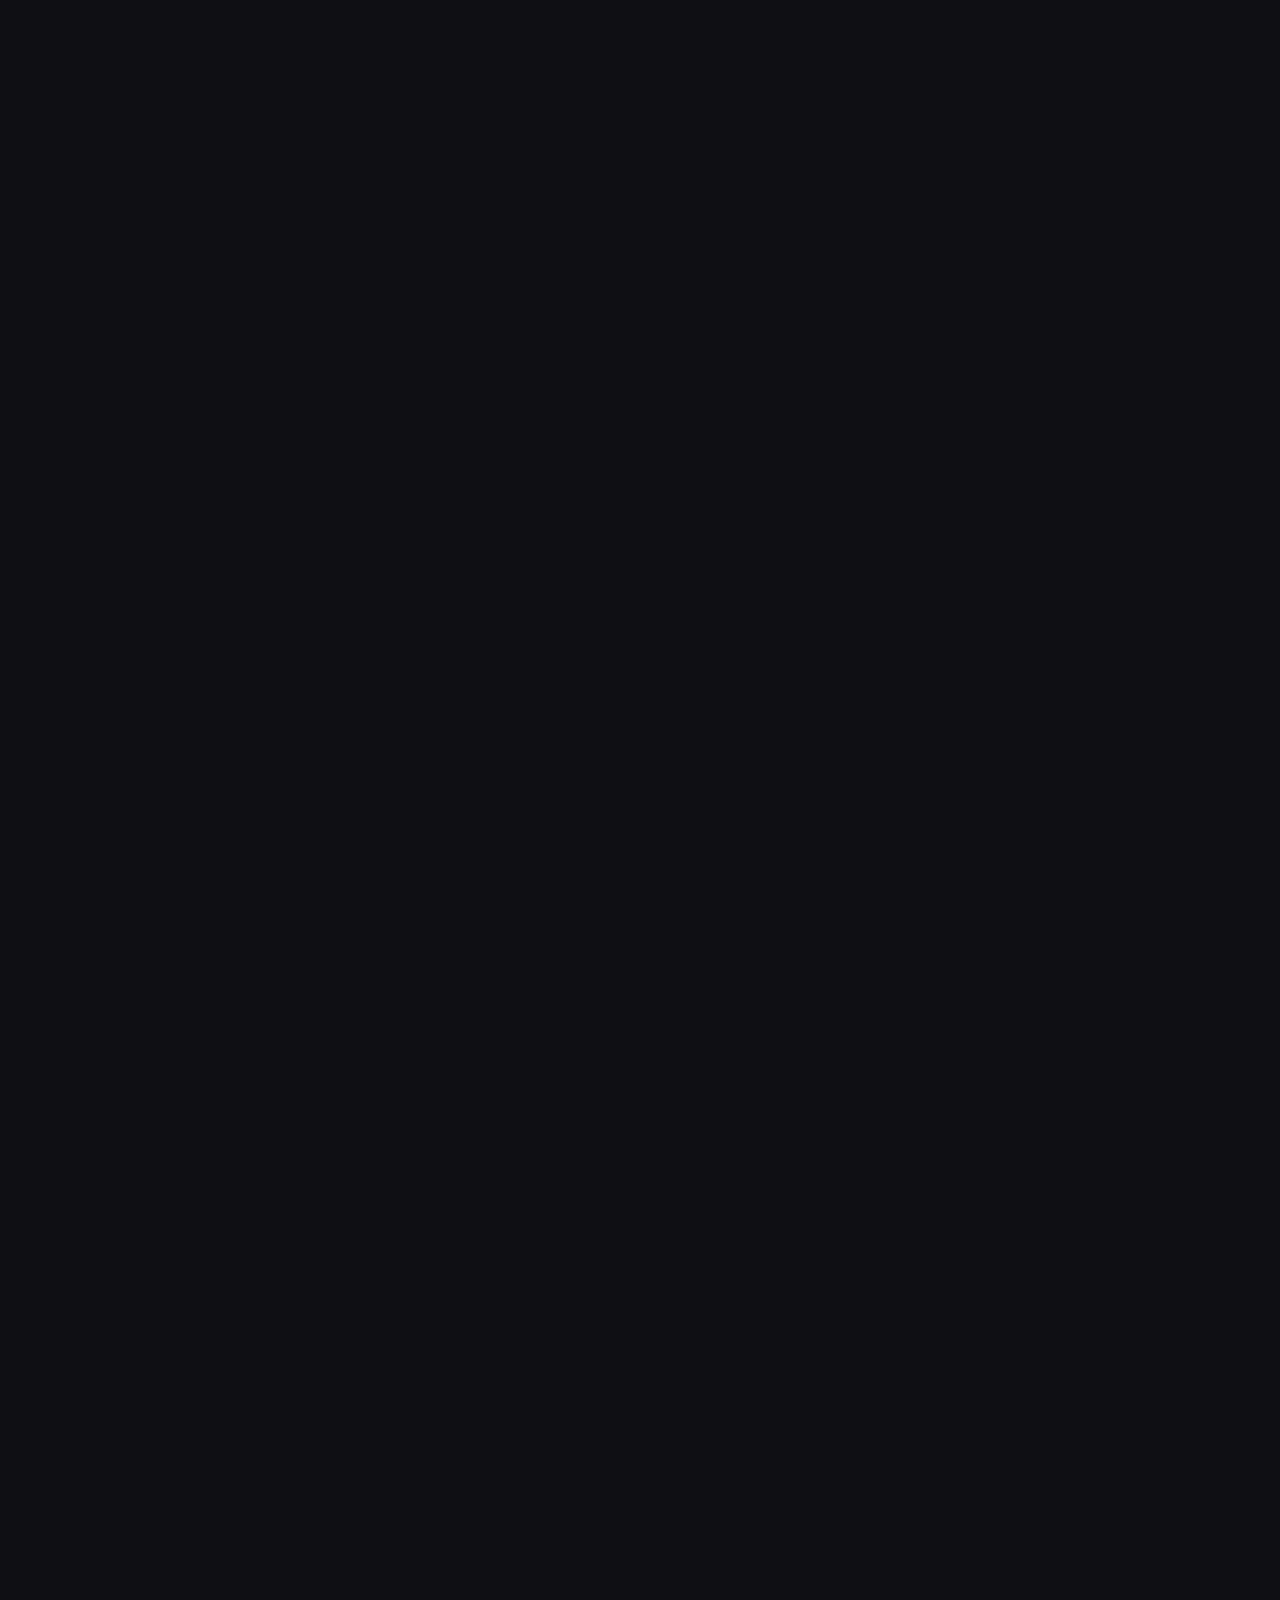
==== commit ebc8b271: "feat: Production-ready portfolio with Tesla/SpaceX-level improvements - Hero section rewrite with pr" ====
--- a/contact.html
+++ b/contact.html
@@ -63,7 +63,7 @@
         <div class="container">
             <div class="contact-grid">
                 <!-- Contact Information Card -->
-                <div class="contact-info-card">
+                <div class="contact-info-card" id="contact-details">
                     <div class="info-card-header">
                         <div class="info-icon-large">
                             <i class="fas fa-address-book"></i>
@@ -72,7 +72,7 @@
                         <p>Reach out through any of these channels</p>
                     </div>
                     
-                    <div class="contact-details-elegant">
+                    <div class="contact-details-elegant" id="direct-contact">
                         <div class="contact-detail-item">
                             <div class="detail-icon">
                                 <i class="fas fa-envelope"></i>
@@ -88,6 +88,19 @@
                         
                         <div class="contact-detail-item">
                             <div class="detail-icon">
+                                <i class="fas fa-phone"></i>
+                            </div>
+                            <div class="detail-content">
+                                <h4>Phone</h4>
+                                <a href="tel:+27731443746" class="detail-link">
+                                    +27 73 144 3746
+                                </a>
+                                <span class="detail-note">Available Mon-Fri, 9AM-5PM SAST</span>
+                            </div>
+                        </div>
+                        
+                        <div class="contact-detail-item">
+                            <div class="detail-icon">
                                 <i class="fas fa-map-marker-alt"></i>
                             </div>
                             <div class="detail-content">
@@ -96,43 +109,59 @@
                                 <span class="detail-note">South Africa • Available Worldwide</span>
                             </div>
                         </div>
-                        
-                        <div class="contact-detail-item">
-                            <div class="detail-icon">
-                                <i class="fab fa-linkedin"></i>
-                            </div>
-                            <div class="detail-content">
-                                <h4>LinkedIn</h4>
-                                <a href="https://linkedin.com/in/wisani" target="_blank" rel="noopener noreferrer" class="detail-link">
-                                    linkedin.com/in/wisani
-                                </a>
-                                <span class="detail-note">Professional network</span>
-                            </div>
-                        </div>
-                        
-                        <div class="contact-detail-item">
-                            <div class="detail-icon">
-                                <i class="fab fa-github"></i>
-                            </div>
-                            <div class="detail-content">
-                                <h4>GitHub</h4>
-                                <a href="https://github.com/okWiser" target="_blank" rel="noopener noreferrer" class="detail-link">
-                                    github.com/okWiser
-                                </a>
-                                <span class="detail-note">View my code & projects</span>
-                            </div>
-                        </div>
+                    </div>
+
+                    <!-- Social Profiles Section -->
+                    <div class="social-profiles-section" id="social-profiles">
+                        <div class="social-header">
+                            <i class="fas fa-share-alt"></i>
+                            <h3>Social Profiles</h3>
+                        </div>
+                        <p>Connect with me on professional networks</p>
+                        <div class="social-links-elegant">
+                            <a href="https://www.linkedin.com/in/wisani-chauke-b5a5a5305/" target="_blank" rel="noopener noreferrer" class="social-link-card">
+                                <div class="social-icon linkedin">
+                                    <i class="fab fa-linkedin"></i>
+                                </div>
+                                <div class="social-content">
+                                    <h4>LinkedIn</h4>
+                                    <p class="social-url">linkedin.com/in/wisani-chauke</p>
+                                    <span class="social-note">Professional network</span>
+                                </div>
+                                <i class="fas fa-external-link-alt social-arrow"></i>
+                            </a>
+                            <a href="https://github.com/WisaniOChauke" target="_blank" rel="noopener noreferrer" class="social-link-card">
+                                <div class="social-icon github">
+                                    <i class="fab fa-github"></i>
+                                </div>
+                                <div class="social-content">
+                                    <h4>GitHub</h4>
+                                    <p class="social-url">github.com/WisaniOChauke</p>
+                                    <span class="social-note">View my code & projects</span>
+                                </div>
+                                <i class="fas fa-external-link-alt social-arrow"></i>
+                            </a>
+                        </div>
+                    </div>
+
+                    <!-- Contact Details (LinkedIn & GitHub removed from here) -->
+                    <div class="contact-details-note" style="margin-top: 1.5rem; padding: 1rem; background: var(--card-bg); border-radius: 8px; border-left: 3px solid var(--champagne-gold);">
+                        <p style="margin: 0; font-size: 0.9rem; color: var(--text-secondary);"><i class="fas fa-info-circle" style="margin-right: 0.5rem; color: var(--champagne-gold);"></i>For LinkedIn and GitHub profiles, see the Social Profiles section above</p>
                     </div>
 
                     <!-- Resume Download Section -->
-                    <div class="resume-section-elegant">
+                    <div class="resume-section-elegant" id="resume-download">
                         <div class="resume-header">
                             <i class="fas fa-file-download"></i>
                             <h3>Download Resume</h3>
                         </div>
-                        <p>Get my complete professional profile</p>
+                        <p>Code-engineered with HTML, CSS & JavaScript</p>
+                        <div class="code-badge">
+                            <i class="fas fa-code"></i>
+                            <span>Built with Code, Not Templates</span>
+                        </div>
                         <div class="resume-options-elegant">
-                            <div class="qr-section">
+                            <div class="qr-section" id="qr-code">
                                 <div class="qr-wrapper">
                                     <img src="assets/images/resume-qr-code.png" alt="Resume QR Code" class="qr-code-elegant">
                                     <div class="qr-overlay">
@@ -142,7 +171,7 @@
                                 <p class="qr-label">Scan with your phone</p>
                             </div>
                             <div class="download-section">
-                                <a href="assets/files/Wisani_Chauke_Resume.pdf" 
+                                <a href="assets/files/Wisani Chauke - CV.pdf" 
                                    download="Wisani_Chauke_Resume.pdf" 
                                    class="download-btn-elegant">
                                     <i class="fas fa-download"></i>
@@ -210,10 +239,10 @@
                     <a href="mailto:wiserowens@gmail.com" title="Email">
                         <i class="fas fa-envelope"></i>
                     </a>
-                    <a href="https://linkedin.com/in/wisani" target="_blank" title="LinkedIn">
+                    <a href="https://www.linkedin.com/in/wisani-chauke-b5a5a5305/" target="_blank" title="LinkedIn">
                         <i class="fab fa-linkedin"></i>
                     </a>
-                    <a href="https://github.com/okWiser" target="_blank" title="GitHub">
+                    <a href="https://github.com/WisaniOChauke" target="_blank" title="GitHub">
                         <i class="fab fa-github"></i>
                     </a>
                 </div>
--- a/assets/css/style.css
+++ b/assets/css/style.css
@@ -933,18 +933,7 @@
 }
 
 /* Elegant Contact Card */
-.contact-card {
-    position: relative;
-    background: linear-gradient(135deg, var(--bg-primary) 0%, var(--bg-secondary) 100%);
-    border: 2px solid var(--glass-border);
-    border-radius: 32px;
-    padding: 3rem 2.5rem;
-    overflow: hidden;
-    box-shadow: 
-        0 20px 60px rgba(0, 0, 0, 0.15),
-        inset 0 1px 0 rgba(255, 255, 255, 0.1);
-    transition: all 0.5s cubic-bezier(0.4, 0, 0.2, 1);
-}
+.contact-card { position: relative; background: linear-gradient(135deg, var(--bg-primary) 0%, var(--bg-secondary) 100%); border: 2px solid var(--glass-border); border-radius: 32px; padding: 3rem 2.5rem; overflow: hidden; box-shadow: 0 20px 60px rgba(0, 0, 0, 0.15), inset 0 1px 0 rgba(255, 255, 255, 0.1); transition: all 0.5s cubic-bezier(0.4, 0, 0.2, 1); }
 
 .contact-card::before {
     content: '';
@@ -1148,9 +1137,7 @@
         font-size: 1.5rem;
     }
     
-    .contact-card {
-        padding: 2rem 1.5rem;
-    }
+    .contact-card { position: relative; background: linear-gradient(135deg, var(--bg-primary) 0%, var(--bg-secondary) 100%); border: 2px solid var(--glass-border); border-radius: 32px; padding: 3rem 2.5rem; overflow: hidden; box-shadow: 0 20px 60px rgba(0, 0, 0, 0.15), inset 0 1px 0 rgba(255, 255, 255, 0.1); transition: all 0.5s cubic-bezier(0.4, 0, 0.2, 1); }
     
     .card-content h3 {
         font-size: 1.5rem;
@@ -1461,11 +1448,7 @@
     margin-top: 3rem;
 }
 
-.skill-category {
-    background: var(--glass-bg);
-    border: 1px solid var(--glass-border);
-    border-radius: 12px;
-    padding: 2rem;
+.skill-category { background: var(--glass-bg); border: 1px solid var(--glass-border); border-radius: 16px; padding: 4rem;
     transition: var(--transition);
 }
 
@@ -1534,8 +1517,7 @@
         gap: 1.5rem;
     }
     
-    .skill-category {
-        padding: 1.5rem;
+    .skill-category { background: var(--glass-bg); border: 1px solid var(--glass-border); border-radius: 16px; padding: 4rem;
     }
 }
 
@@ -1751,7 +1733,7 @@
     margin-bottom: 3rem;
 }
 
-.contact-detail-item {
+.contact-detail-item { position: relative; z-index: 10;
     display: flex;
     gap: 1.5rem;
     padding: 1.5rem;
@@ -1794,7 +1776,7 @@
 }
 
 .detail-content p,
-.detail-link {
+.detail-link { position: relative; z-index: 10; cursor: pointer;
     color: var(--text-secondary);
     font-size: 1.1rem;
     text-decoration: none;
@@ -2085,7 +2067,7 @@
         font-size: 2.5rem;
     }
     
-    .contact-detail-item {
+    .contact-detail-item { position: relative; z-index: 10;
         flex-direction: column;
         text-align: center;
     }
@@ -3479,3 +3461,549 @@
 .project-card-premium:nth-child(4) { order: 4;
 }
 
+
+
+
+
+
+
+/* Fix skill cards size */
+.skill-category {
+    min-height: 250px;
+}
+
+/* Fix contact card clickability */
+.contact-card::before,
+.contact-card::after,
+.card-glow {
+    pointer-events: none !important;
+}
+
+.btn-card-primary,
+.feature-item {
+    position: relative;
+    z-index: 100 !important;
+    pointer-events: auto !important;
+}
+
+
+/* Increase skill headings and tags */
+.skill-category h3 {
+    font-size: 1.75rem !important;
+}
+
+.skill-tag {
+    padding: 0.75rem 1.5rem !important;
+    font-size: 1.1rem !important;
+}
+
+/* Fix contact card link - complete override */
+.card-content {
+    position: relative;
+    z-index: 200 !important;
+}
+
+.btn-card-primary {
+    position: relative !important;
+    z-index: 300 !important;
+    pointer-events: auto !important;
+    cursor: pointer !important;
+}
+
+.contact-card { position: relative; background: linear-gradient(135deg, var(--bg-primary) 0%, var(--bg-secondary) 100%); border: 2px solid var(--glass-border); border-radius: 32px; padding: 3rem 2.5rem; overflow: hidden; box-shadow: 0 20px 60px rgba(0, 0, 0, 0.15), inset 0 1px 0 rgba(255, 255, 255, 0.1); transition: all 0.5s cubic-bezier(0.4, 0, 0.2, 1); }
+
+.contact-card * {
+    pointer-events: auto !important;
+}
+
+.contact-card::before,
+.contact-card::after {
+    pointer-events: none !important;
+    z-index: 1 !important;
+}
+
+
+/* Make skills consistent with portfolio */
+.skill-category h3 {
+    font-size: 2rem !important;
+    font-weight: 700 !important;
+}
+
+.skill-tag {
+    padding: 1rem 1.75rem !important;
+    font-size: 1.25rem !important;
+    font-weight: 600 !important;
+}
+
+/* Nuclear fix for contact card link */
+.contact-card-wrapper {
+    position: relative;
+    z-index: 1;
+}
+
+.contact-card { position: relative; background: linear-gradient(135deg, var(--bg-primary) 0%, var(--bg-secondary) 100%); border: 2px solid var(--glass-border); border-radius: 32px; padding: 3rem 2.5rem; overflow: hidden; box-shadow: 0 20px 60px rgba(0, 0, 0, 0.15), inset 0 1px 0 rgba(255, 255, 255, 0.1); transition: all 0.5s cubic-bezier(0.4, 0, 0.2, 1); }
+
+.card-glow {
+    z-index: -1 !important;
+}
+
+a.btn-card-primary {
+    display: inline-flex !important;
+    position: relative !important;
+    z-index: 9999 !important;
+    pointer-events: all !important;
+}
+
+
+/* Reduce skill card size */
+.skill-category {
+    min-height: 180px !important;
+    padding: 2rem !important;
+}
+
+.skill-category h3 {
+    font-size: 1.5rem !important;
+    margin-bottom: 1.25rem !important;
+}
+
+.skill-tag {
+    padding: 0.6rem 1.25rem !important;
+    font-size: 1rem !important;
+}
+
+/* Make feature items clickable */
+a.feature-item {
+    text-decoration: none;
+    color: inherit;
+    cursor: pointer;
+}
+
+a.feature-item:hover {
+    background: var(--bg-tertiary);
+}
+
+
+/* Professional Contact Feature Links */
+a.feature-item {
+    text-decoration: none;
+    color: inherit;
+    cursor: pointer;
+    display: flex;
+    align-items: center;
+    gap: 0.75rem;
+    padding: 0.75rem 1rem;
+    background: var(--glass-bg);
+    border: 1px solid var(--glass-border);
+    border-radius: 12px;
+    transition: all 0.3s cubic-bezier(0.4, 0, 0.2, 1);
+    position: relative;
+    z-index: 100;
+}
+
+a.feature-item:hover {
+    background: var(--bg-secondary);
+    transform: translateX(8px);
+    border-color: var(--accent-primary);
+    box-shadow: 0 4px 12px rgba(201, 165, 90, 0.2);
+}
+
+a.feature-item i {
+    color: var(--accent-primary);
+    font-size: 1.2rem;
+    flex-shrink: 0;
+    transition: transform 0.3s ease;
+}
+
+a.feature-item:hover i {
+    transform: scale(1.1);
+}
+
+a.feature-item span {
+    color: var(--text-primary);
+    font-weight: 500;
+    font-size: 0.95rem;
+}
+
+
+
+/* Social Profiles Section */
+.social-profiles-section {
+    padding: 2rem;
+    background: linear-gradient(135deg, var(--bg-primary), var(--bg-secondary));
+    border: 2px solid var(--glass-border);
+    border-radius: 16px;
+    text-align: center;
+    margin-bottom: 3rem;
+}
+
+.social-header {
+    display: flex;
+    align-items: center;
+    justify-content: center;
+    gap: 0.75rem;
+    margin-bottom: 1rem;
+}
+
+.social-header i {
+    font-size: 1.5rem;
+    color: var(--accent-primary);
+}
+
+.social-header h3 {
+    font-family: var(--font-display);
+    font-size: 1.5rem;
+    font-weight: 600;
+    color: var(--text-primary);
+}
+
+.social-profiles-section > p {
+    color: var(--text-secondary);
+    margin-bottom: 1.5rem;
+}
+
+.social-links-elegant {
+    display: grid;
+    gap: 1rem;
+}
+
+.social-link-card {
+    display: flex;
+    align-items: center;
+    gap: 1.5rem;
+    padding: 1.5rem;
+    background: var(--bg-primary);
+    border: 1px solid var(--border-color);
+    border-radius: 12px;
+    text-decoration: none;
+    transition: all 0.3s cubic-bezier(0.4, 0, 0.2, 1);
+    position: relative;
+    overflow: hidden;
+}
+
+.social-link-card::before {
+    content: '';
+    position: absolute;
+    top: 0;
+    left: -100%;
+    width: 100%;
+    height: 100%;
+    background: linear-gradient(90deg, transparent, rgba(201, 165, 90, 0.1), transparent);
+    transition: left 0.5s ease;
+}
+
+.social-link-card:hover::before {
+    left: 100%;
+}
+
+.social-link-card:hover {
+    transform: translateX(10px);
+    border-color: var(--accent-primary);
+    box-shadow: 0 10px 30px rgba(0, 0, 0, 0.1);
+}
+
+.social-icon {
+    width: 60px;
+    height: 60px;
+    flex-shrink: 0;
+    border-radius: 12px;
+    display: flex;
+    align-items: center;
+    justify-content: center;
+    font-size: 2rem;
+    color: white;
+    transition: transform 0.3s ease;
+}
+
+.social-icon.linkedin {
+    background: linear-gradient(135deg, #0077b5, #005582);
+}
+
+.social-icon.github {
+    background: linear-gradient(135deg, #333, #000);
+}
+
+.social-link-card:hover .social-icon {
+    transform: scale(1.1) rotate(5deg);
+}
+
+.social-content {
+    flex: 1;
+    text-align: left;
+}
+
+.social-content h4 {
+    font-size: 1.1rem;
+    font-weight: 600;
+    color: var(--text-primary);
+    margin-bottom: 0.5rem;
+}
+
+.social-url {
+    font-size: 0.95rem;
+    color: var(--accent-primary);
+    margin-bottom: 0.25rem;
+    font-family: monospace;
+}
+
+.social-note {
+    font-size: 0.85rem;
+    color: var(--text-muted);
+    font-style: italic;
+}
+
+.social-arrow {
+    font-size: 1.2rem;
+    color: var(--text-muted);
+    transition: all 0.3s ease;
+}
+
+.social-link-card:hover .social-arrow {
+    color: var(--accent-primary);
+    transform: translateX(5px);
+}
+
+/* Responsive Social Profiles */
+@media (max-width: 640px) {
+    .social-link-card {
+        flex-direction: column;
+        text-align: center;
+    }
+    
+    .social-content {
+        text-align: center;
+    }
+    
+    .social-icon {
+        margin: 0 auto;
+    }
+}
+
+.project-card-premium:nth-child(5) { animation-delay: 0.5s; }
+
+.project-card-premium:nth-child(5) { order: 5; }
+
+
+/* Premium Skills Section */
+.skills-grid-premium {
+    display: grid;
+    grid-template-columns: repeat(auto-fit, minmax(350px, 1fr));
+    gap: 1.5rem;
+    margin-top: 3rem;
+}
+
+.skill-card-premium {
+    position: relative;
+    background: var(--glass-bg);
+    border: 1px solid var(--glass-border);
+    border-radius: 24px;
+    padding: 2rem;
+    transition: all 0.5s cubic-bezier(0.4, 0, 0.2, 1);
+    overflow: hidden;
+}
+
+.skill-card-premium::before {
+    content: '';
+    position: absolute;
+    top: 0;
+    left: 0;
+    right: 0;
+    height: 3px;
+    background: linear-gradient(90deg, var(--accent-primary), var(--accent-secondary), var(--accent-tertiary));
+    opacity: 0;
+    transition: opacity 0.3s ease;
+}
+
+.skill-card-premium:hover::before {
+    opacity: 1;
+}
+
+.skill-card-premium:hover {
+    transform: translateY(-10px);
+    box-shadow: 0 30px 60px rgba(0, 0, 0, 0.2);
+    border-color: var(--accent-primary);
+}
+
+.skill-number {
+    position: absolute;
+    top: 1.25rem;
+    right: 1.25rem;
+    font-size: 2rem;
+    font-weight: 700;
+    font-family: var(--font-display);
+    color: rgba(201, 165, 90, 0.12);
+    line-height: 1;
+    z-index: 1;
+}
+
+[data-theme="light"] .skill-number {
+    color: rgba(87, 83, 78, 0.15);
+}
+
+.skill-icon-wrapper {
+    width: 70px;
+    height: 70px;
+    background: linear-gradient(135deg, var(--accent-primary), var(--accent-secondary));
+    border-radius: 16px;
+    display: flex;
+    align-items: center;
+    justify-content: center;
+    margin-bottom: 1.5rem;
+    transition: all 0.3s ease;
+}
+
+.skill-icon-wrapper i {
+    font-size: 2rem;
+    color: white;
+}
+
+.skill-card-premium:hover .skill-icon-wrapper {
+    transform: scale(1.1) rotate(5deg);
+    box-shadow: 0 10px 30px rgba(201, 165, 90, 0.4);
+}
+
+.skill-content h3 {
+    font-family: var(--font-display);
+    font-size: 1.4rem;
+    font-weight: 600;
+    color: var(--text-primary);
+    margin-bottom: 0.75rem;
+}
+
+.skill-content p {
+    font-size: 0.9rem;
+    color: var(--text-secondary);
+    line-height: 1.6;
+    margin-bottom: 1.5rem;
+}
+
+.skill-tags-premium {
+    display: flex;
+    flex-wrap: wrap;
+    gap: 0.75rem;
+}
+
+.skill-tag-premium {
+    padding: 0.5rem 1rem;
+    border-radius: 16px;
+    font-size: 0.85rem;
+    font-weight: 500;
+    transition: all 0.3s ease;
+}
+
+.skill-tag-premium.expert {
+    background: linear-gradient(135deg, var(--accent-primary), var(--accent-secondary));
+    color: white;
+    box-shadow: 0 4px 12px rgba(201, 165, 90, 0.3);
+}
+
+.skill-tag-premium.expert:hover {
+    transform: translateY(-2px);
+    box-shadow: 0 6px 16px rgba(201, 165, 90, 0.5);
+}
+
+.skill-tag-premium.advanced {
+    background: var(--bg-secondary);
+    color: var(--text-primary);
+    border: 1px solid var(--border-color);
+}
+
+.skill-tag-premium.advanced:hover {
+    background: var(--bg-tertiary);
+    border-color: var(--accent-primary);
+    transform: translateY(-2px);
+}
+
+/* Shine effect on skill cards */
+.skill-card-premium::after {
+    content: '';
+    position: absolute;
+    top: -50%;
+    left: -50%;
+    width: 200%;
+    height: 200%;
+    background: linear-gradient(
+        90deg,
+        transparent 0%,
+        transparent 40%,
+        rgba(255, 255, 255, 0.08) 50%,
+        transparent 60%,
+        transparent 100%
+    );
+    transform: translateX(-100%) skewX(-15deg);
+    opacity: 0;
+    pointer-events: none;
+    z-index: 1;
+}
+
+.skill-card-premium:hover::after {
+    animation: luxuryShine 4s cubic-bezier(0.25, 0.46, 0.45, 0.94) forwards;
+}
+
+/* Scroll reveal animation for skills */
+.skill-card-premium {
+    opacity: 0;
+    transform: translateY(30px);
+    animation: revealElement 0.8s ease-out forwards;
+}
+
+.skill-card-premium:nth-child(1) { animation-delay: 0.1s; }
+.skill-card-premium:nth-child(2) { animation-delay: 0.2s; }
+.skill-card-premium:nth-child(3) { animation-delay: 0.3s; }
+.skill-card-premium:nth-child(4) { animation-delay: 0.4s; }
+.skill-card-premium:nth-child(5) { animation-delay: 0.5s; }
+.skill-card-premium:nth-child(6) { animation-delay: 0.6s; }
+
+/* Ensure content is above effects */
+.skill-card-premium .skill-content,
+.skill-card-premium .skill-icon-wrapper,
+.skill-card-premium .skill-number {
+    position: relative;
+    z-index: 2;
+}
+
+/* Responsive skills grid */
+@media (max-width: 768px) {
+    .skills-grid-premium {
+        grid-template-columns: 1fr;
+    }
+    
+    .skill-card-premium {
+        padding: 1.5rem;
+    }
+    
+    .skill-icon-wrapper {
+        width: 60px;
+        height: 60px;
+    }
+    
+    .skill-icon-wrapper i {
+        font-size: 1.5rem;
+    }
+}
+
+
+/* Code-Engineered Badge */
+.code-badge {
+    display: inline-flex;
+    align-items: center;
+    gap: 0.5rem;
+    padding: 0.75rem 1.5rem;
+    background: linear-gradient(135deg, var(--accent-primary), var(--accent-secondary));
+    border-radius: 50px;
+    margin: 1rem 0 1.5rem;
+    box-shadow: 0 4px 15px rgba(201, 165, 90, 0.3);
+    animation: pulse 2s ease-in-out infinite;
+}
+
+.code-badge i {
+    font-size: 1rem;
+    color: white;
+}
+
+.code-badge span {
+    font-size: 0.85rem;
+    font-weight: 600;
+    color: white;
+    text-transform: uppercase;
+    letter-spacing: 0.05em;
+}
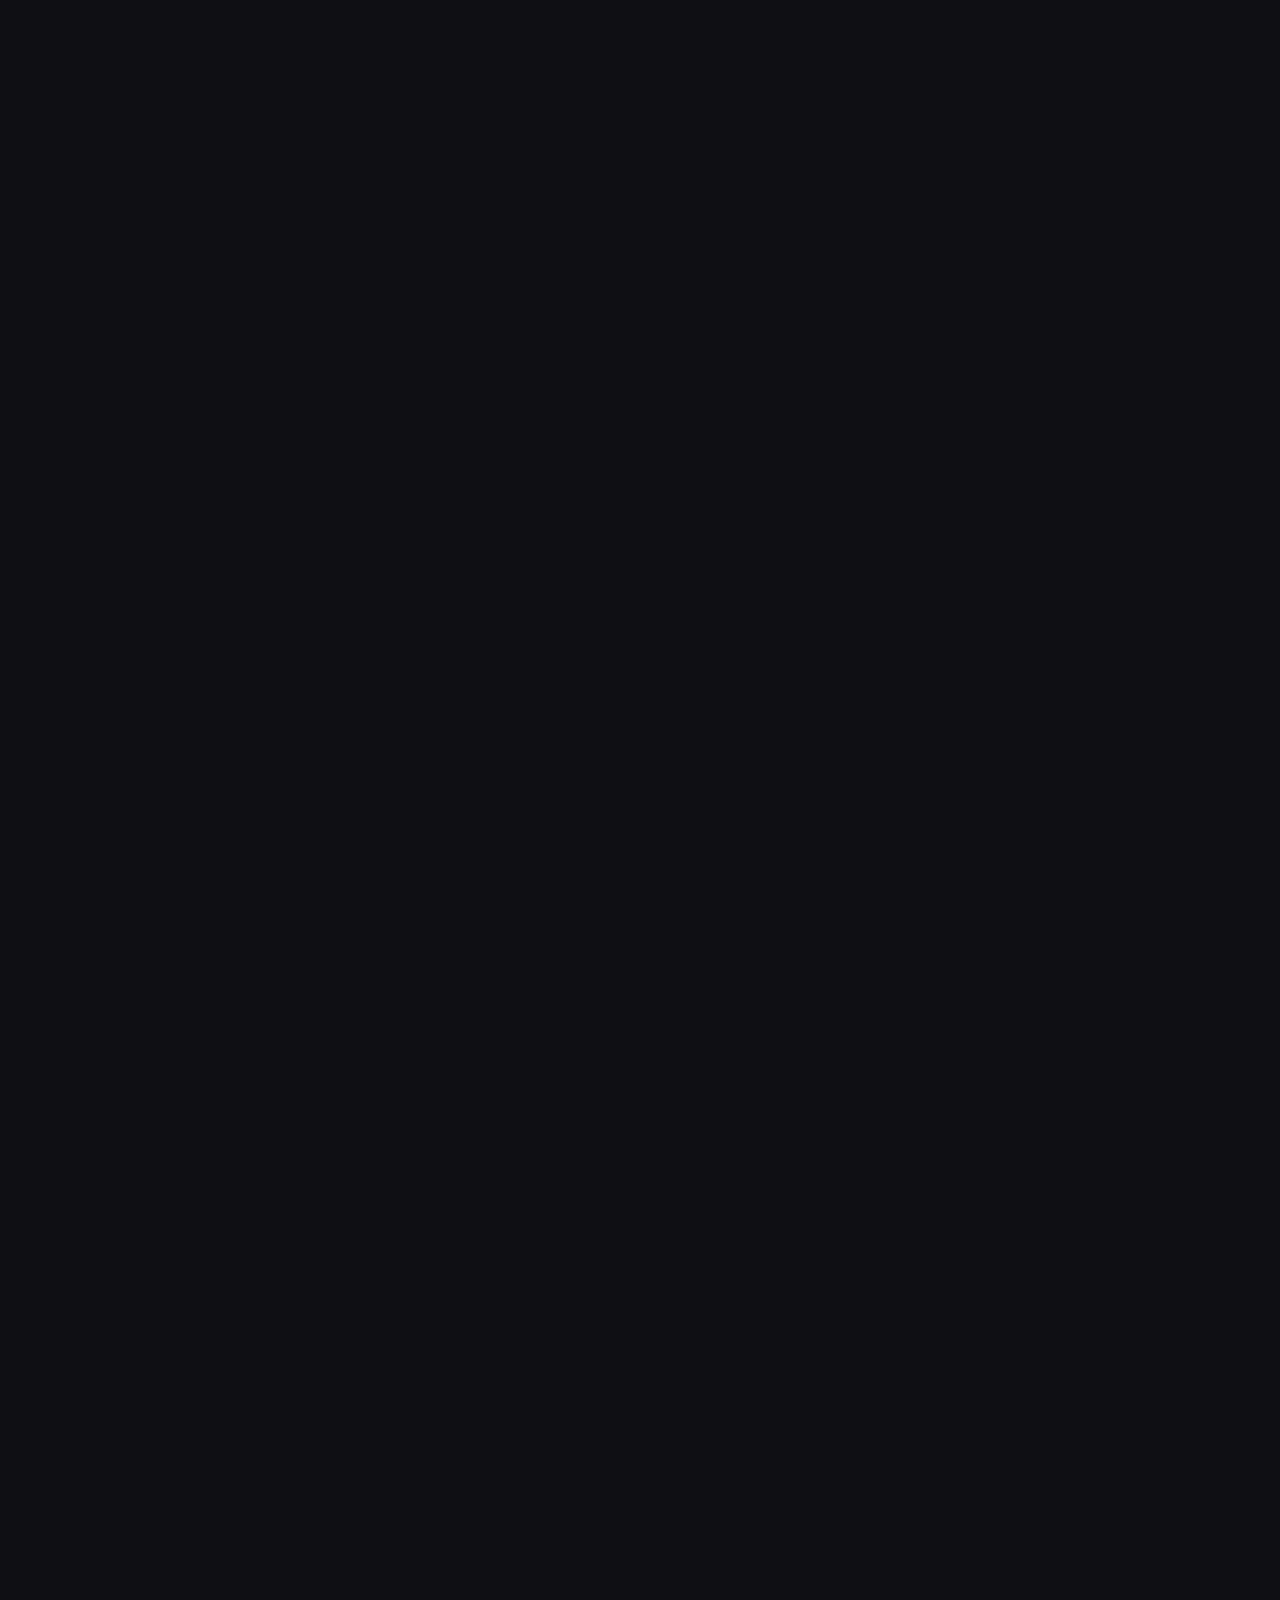
==== commit db2b4761: "Premium portfolio redesign: About & Education sections + content refinements" ====
--- a/contact.html
+++ b/contact.html
@@ -155,11 +155,7 @@
                             <i class="fas fa-file-download"></i>
                             <h3>Download Resume</h3>
                         </div>
-                        <p>Code-engineered with HTML, CSS & JavaScript</p>
-                        <div class="code-badge">
-                            <i class="fas fa-code"></i>
-                            <span>Built with Code, Not Templates</span>
-                        </div>
+                        <p>Designed with HTML & CSS for pixel-perfect presentation</p>
                         <div class="resume-options-elegant">
                             <div class="qr-section" id="qr-code">
                                 <div class="qr-wrapper">
@@ -173,6 +169,8 @@
                             <div class="download-section">
                                 <a href="assets/files/Wisani Chauke - CV.pdf" 
                                    download="Wisani_Chauke_Resume.pdf" 
+                                   target="_blank"
+                                   rel="noopener noreferrer"
                                    class="download-btn-elegant">
                                     <i class="fas fa-download"></i>
                                     <span>Download PDF</span>
--- a/assets/css/style.css
+++ b/assets/css/style.css
@@ -4007,3 +4007,345 @@
     text-transform: uppercase;
     letter-spacing: 0.05em;
 }
+
+
+/* ========================================
+   PREMIUM ABOUT & EDUCATION SECTIONS
+   ======================================== */
+
+/* Premium About Grid */
+.about-grid-premium {
+    display: grid;
+    grid-template-columns: repeat(auto-fit, minmax(320px, 1fr));
+    gap: 1.5rem;
+    margin-top: 3rem;
+}
+
+.about-card-premium {
+    position: relative;
+    background: var(--glass-bg);
+    border: 1px solid var(--glass-border);
+    border-radius: 24px;
+    padding: 2.5rem;
+    transition: all 0.5s cubic-bezier(0.4, 0, 0.2, 1);
+    overflow: hidden;
+    text-align: center;
+}
+
+.about-card-premium::before {
+    content: '';
+    position: absolute;
+    top: 0;
+    left: 0;
+    right: 0;
+    height: 3px;
+    background: linear-gradient(90deg, var(--accent-primary), var(--accent-secondary), var(--accent-tertiary));
+    opacity: 0;
+    transition: opacity 0.3s ease;
+}
+
+.about-card-premium:hover::before {
+    opacity: 1;
+}
+
+.about-card-premium:hover {
+    transform: translateY(-10px);
+    box-shadow: 0 30px 60px rgba(0, 0, 0, 0.2);
+    border-color: var(--accent-primary);
+}
+
+.about-icon-wrapper {
+    width: 80px;
+    height: 80px;
+    background: linear-gradient(135deg, var(--accent-primary), var(--accent-secondary));
+    border-radius: 20px;
+    display: flex;
+    align-items: center;
+    justify-content: center;
+    margin: 0 auto 1.5rem;
+    transition: all 0.3s ease;
+}
+
+.about-icon-wrapper i {
+    font-size: 2.5rem;
+    color: white;
+}
+
+.about-card-premium:hover .about-icon-wrapper {
+    transform: scale(1.1) rotate(5deg);
+    box-shadow: 0 15px 40px rgba(201, 165, 90, 0.5);
+}
+
+.about-card-premium h3 {
+    font-family: var(--font-display);
+    font-size: 1.5rem;
+    font-weight: 600;
+    color: var(--text-primary);
+    margin-bottom: 1rem;
+}
+
+.about-card-premium p {
+    font-size: 1rem;
+    color: var(--text-secondary);
+    line-height: 1.7;
+}
+
+/* Shine effect on about cards */
+.about-card-premium::after {
+    content: '';
+    position: absolute;
+    top: -50%;
+    left: -50%;
+    width: 200%;
+    height: 200%;
+    background: linear-gradient(
+        90deg,
+        transparent 0%,
+        transparent 40%,
+        rgba(255, 255, 255, 0.08) 50%,
+        transparent 60%,
+        transparent 100%
+    );
+    transform: translateX(-100%) skewX(-15deg);
+    opacity: 0;
+    pointer-events: none;
+    z-index: 1;
+}
+
+.about-card-premium:hover::after {
+    animation: luxuryShine 4s cubic-bezier(0.25, 0.46, 0.45, 0.94) forwards;
+}
+
+/* Scroll reveal for about cards */
+.about-card-premium {
+    opacity: 0;
+    transform: translateY(30px);
+    animation: revealElement 0.8s ease-out forwards;
+}
+
+.about-card-premium:nth-child(1) { animation-delay: 0.1s; }
+.about-card-premium:nth-child(2) { animation-delay: 0.2s; }
+.about-card-premium:nth-child(3) { animation-delay: 0.3s; }
+
+/* Premium Education Grid */
+.education-grid-premium {
+    display: grid;
+    grid-template-columns: repeat(auto-fit, minmax(350px, 1fr));
+    gap: 1.5rem;
+    margin-top: 3rem;
+}
+
+.education-card-premium {
+    position: relative;
+    background: var(--glass-bg);
+    border: 1px solid var(--glass-border);
+    border-radius: 24px;
+    padding: 2rem;
+    transition: all 0.5s cubic-bezier(0.4, 0, 0.2, 1);
+    overflow: hidden;
+}
+
+.education-card-premium::before {
+    content: '';
+    position: absolute;
+    top: 0;
+    left: 0;
+    right: 0;
+    height: 3px;
+    background: linear-gradient(90deg, var(--accent-primary), var(--accent-secondary), var(--accent-tertiary));
+    opacity: 0;
+    transition: opacity 0.3s ease;
+}
+
+.education-card-premium:hover::before {
+    opacity: 1;
+}
+
+.education-card-premium:hover {
+    transform: translateY(-10px);
+    box-shadow: 0 30px 60px rgba(0, 0, 0, 0.2);
+    border-color: var(--accent-primary);
+}
+
+.education-number {
+    position: absolute;
+    top: 1.25rem;
+    right: 1.25rem;
+    font-size: 2rem;
+    font-weight: 700;
+    font-family: var(--font-display);
+    color: rgba(201, 165, 90, 0.12);
+    line-height: 1;
+    z-index: 1;
+}
+
+[data-theme="light"] .education-number {
+    color: rgba(87, 83, 78, 0.15);
+}
+
+.education-icon-wrapper {
+    width: 70px;
+    height: 70px;
+    background: linear-gradient(135deg, var(--accent-primary), var(--accent-secondary));
+    border-radius: 16px;
+    display: flex;
+    align-items: center;
+    justify-content: center;
+    margin-bottom: 1.5rem;
+    transition: all 0.3s ease;
+}
+
+.education-icon-wrapper i {
+    font-size: 2rem;
+    color: white;
+}
+
+.education-card-premium:hover .education-icon-wrapper {
+    transform: scale(1.1) rotate(5deg);
+    box-shadow: 0 10px 30px rgba(201, 165, 90, 0.4);
+}
+
+.education-content h3 {
+    font-family: var(--font-display);
+    font-size: 1.4rem;
+    font-weight: 600;
+    color: var(--text-primary);
+    margin-bottom: 0.5rem;
+}
+
+.education-content h4 {
+    font-size: 1rem;
+    font-weight: 500;
+    color: var(--accent-secondary);
+    margin-bottom: 1rem;
+}
+
+.education-content p {
+    font-size: 0.95rem;
+    color: var(--text-secondary);
+    line-height: 1.6;
+    margin-bottom: 1rem;
+}
+
+.education-badge {
+    display: inline-block;
+    padding: 0.35rem 0.85rem;
+    background: linear-gradient(135deg, var(--accent-primary), var(--accent-secondary));
+    color: white;
+    border-radius: 16px;
+    font-size: 0.75rem;
+    font-weight: 600;
+    text-transform: uppercase;
+    letter-spacing: 0.05em;
+    box-shadow: 0 4px 12px rgba(201, 165, 90, 0.3);
+}
+
+/* Shine effect on education cards */
+.education-card-premium::after {
+    content: '';
+    position: absolute;
+    top: -50%;
+    left: -50%;
+    width: 200%;
+    height: 200%;
+    background: linear-gradient(
+        90deg,
+        transparent 0%,
+        transparent 40%,
+        rgba(255, 255, 255, 0.08) 50%,
+        transparent 60%,
+        transparent 100%
+    );
+    transform: translateX(-100%) skewX(-15deg);
+    opacity: 0;
+    pointer-events: none;
+    z-index: 1;
+}
+
+.education-card-premium:hover::after {
+    animation: luxuryShine 4s cubic-bezier(0.25, 0.46, 0.45, 0.94) forwards;
+}
+
+/* Scroll reveal for education cards */
+.education-card-premium {
+    opacity: 0;
+    transform: translateY(30px);
+    animation: revealElement 0.8s ease-out forwards;
+}
+
+.education-card-premium:nth-child(1) { animation-delay: 0.1s; }
+.education-card-premium:nth-child(2) { animation-delay: 0.2s; }
+.education-card-premium:nth-child(3) { animation-delay: 0.3s; }
+
+/* Ensure content is above effects */
+.education-card-premium .education-content,
+.education-card-premium .education-icon-wrapper,
+.education-card-premium .education-number,
+.about-card-premium .about-icon-wrapper,
+.about-card-premium h3,
+.about-card-premium p {
+    position: relative;
+    z-index: 2;
+}
+
+/* Responsive About & Education */
+@media (max-width: 768px) {
+    .about-grid-premium,
+    .education-grid-premium {
+        grid-template-columns: 1fr;
+    }
+    
+    .about-card-premium,
+    .education-card-premium {
+        padding: 1.5rem;
+    }
+    
+    .about-icon-wrapper {
+        width: 70px;
+        height: 70px;
+    }
+    
+    .about-icon-wrapper i {
+        font-size: 2rem;
+    }
+    
+    .education-icon-wrapper {
+        width: 60px;
+        height: 60px;
+    }
+    
+    .education-icon-wrapper i {
+        font-size: 1.5rem;
+    }
+}
+
+
+/* Dancing education numbers on hover */
+.education-card-premium:hover .education-number {
+    opacity: 0.25;
+    animation: pulse 3s ease-in-out infinite;
+}
+
+
+/* Move education numbers higher */
+.education-number {
+    top: 0.75rem !important;
+}
+
+
+/* Move education numbers even higher */
+.education-number {
+    top: 0.5rem !important;
+}
+
+
+/* Move education numbers to top edge */
+.education-number {
+    top: 0.25rem !important;
+}
+
+
+/* Move education numbers flush to top */
+.education-number {
+    top: 0 !important;
+}
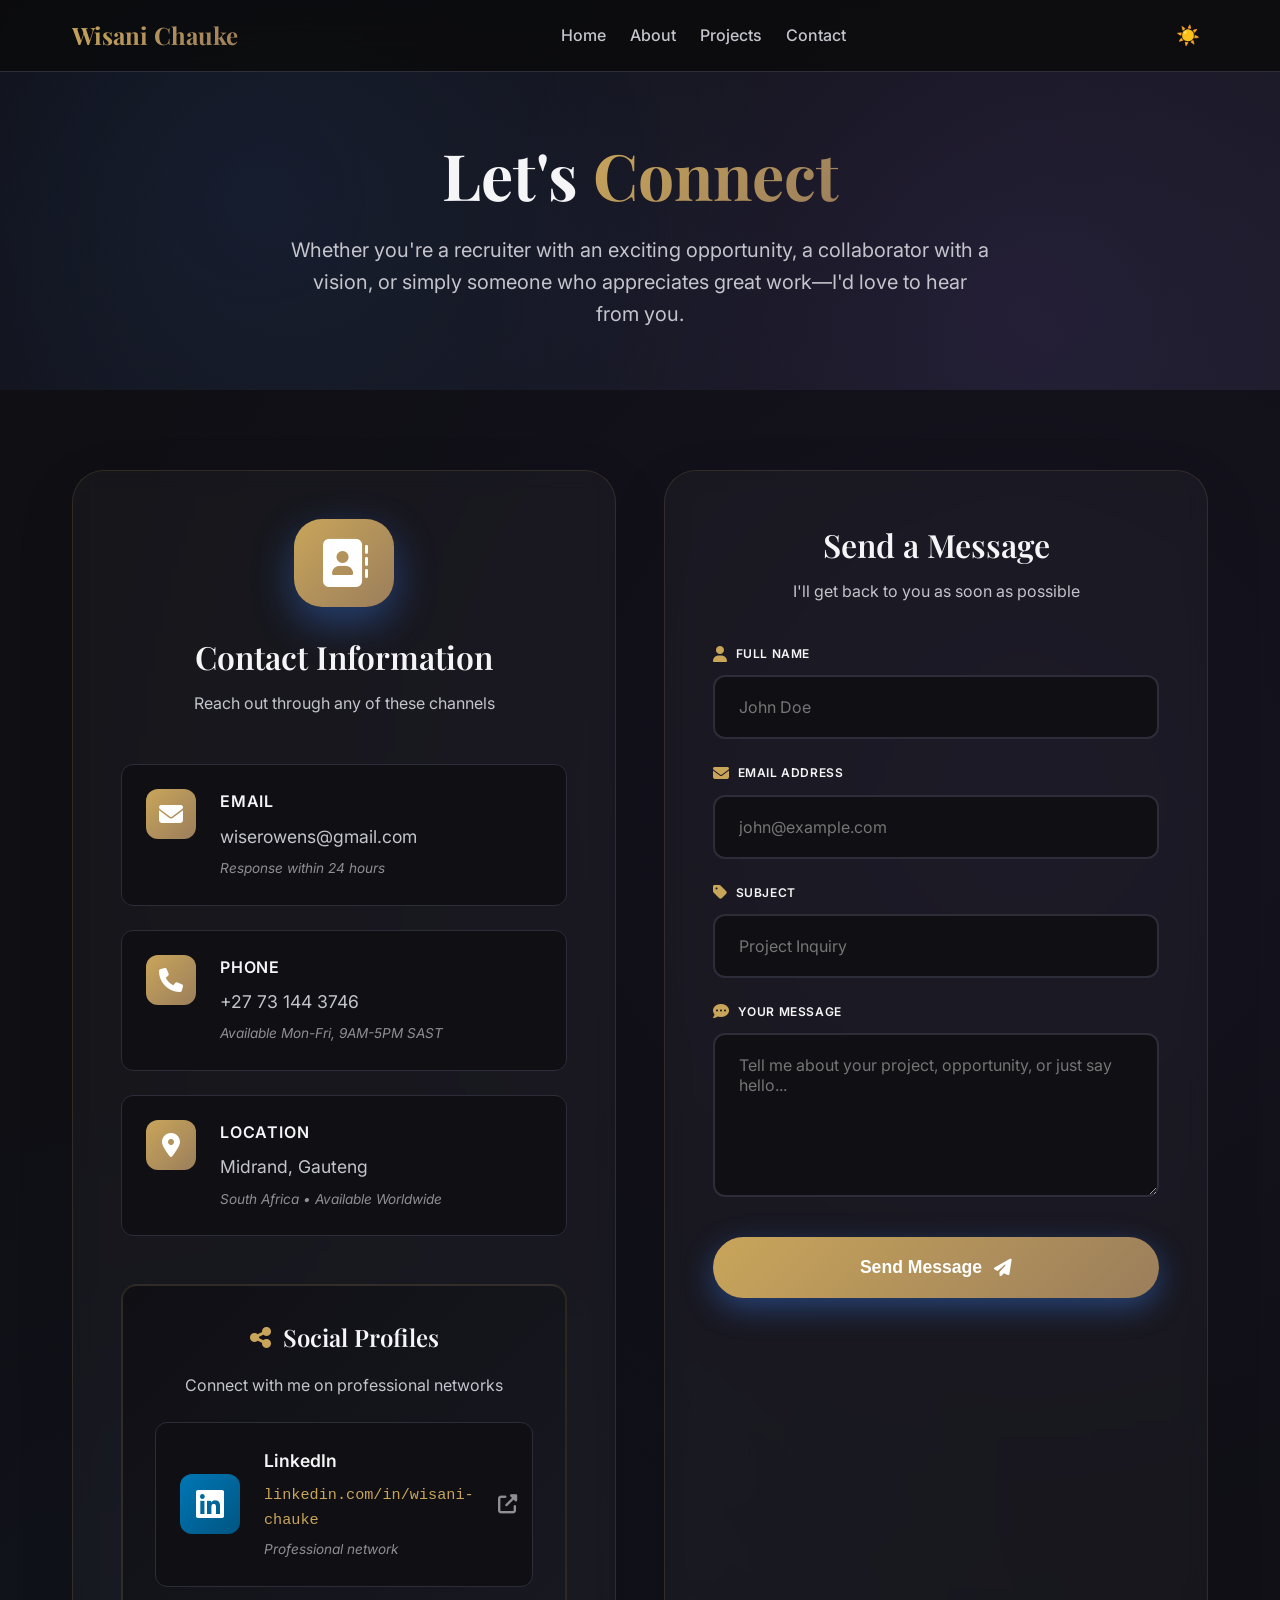
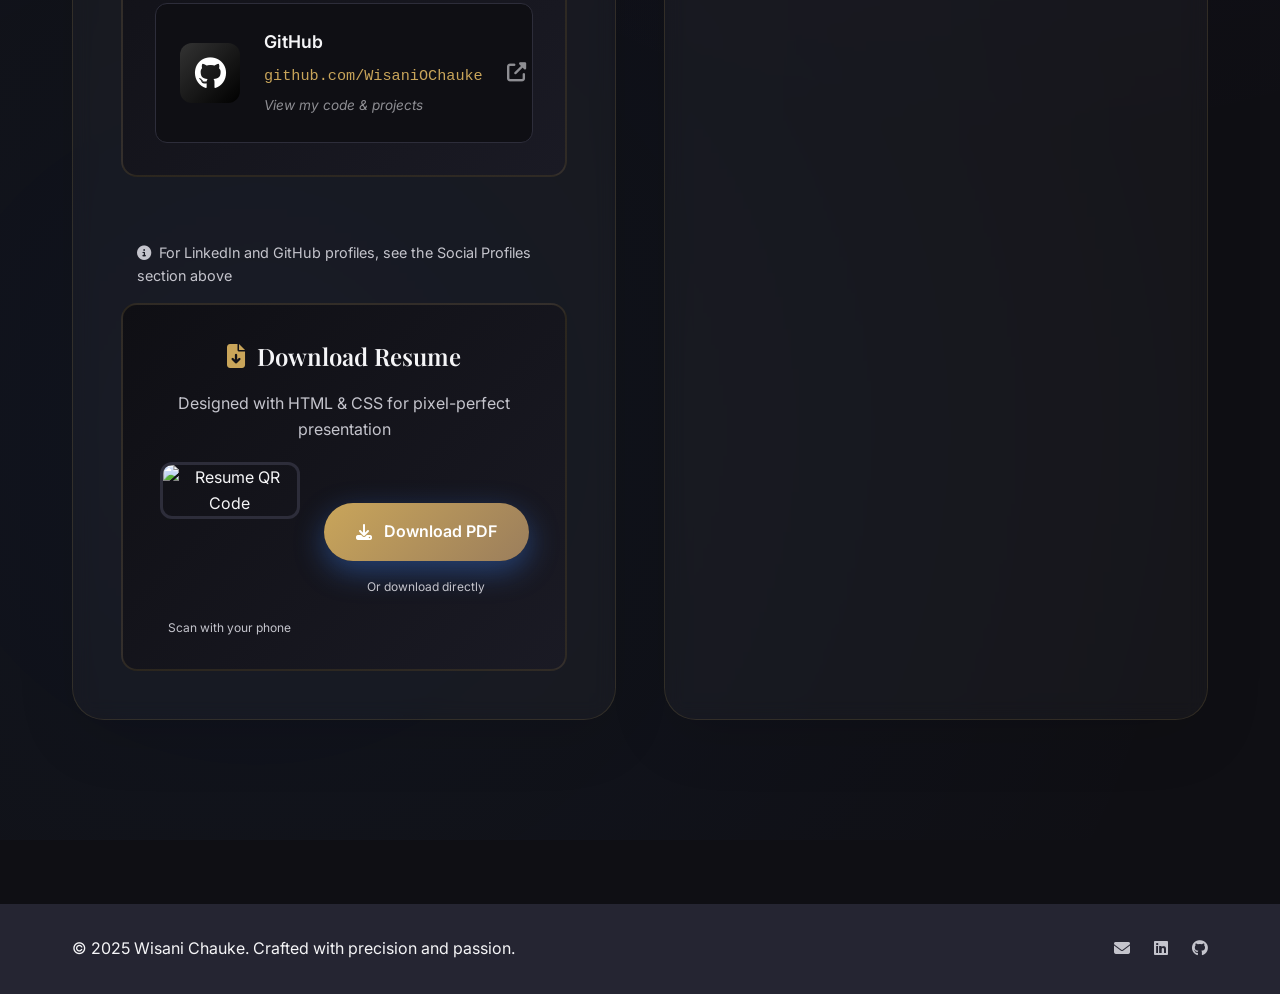
==== commit b6e81fbe: "Integrate Netlify Forms for contact form submissions" ====
--- a/contact.html
+++ b/contact.html
@@ -119,7 +119,7 @@
                         </div>
                         <p>Connect with me on professional networks</p>
                         <div class="social-links-elegant">
-                            <a href="https://www.linkedin.com/in/wisani-chauke-b5a5a5305/" target="_blank" rel="noopener noreferrer" class="social-link-card">
+                            <a href="https://www.linkedin.com/in/wisani-chauke/" target="_blank" rel="noopener noreferrer" class="social-link-card">
                                 <div class="social-icon linkedin">
                                     <i class="fab fa-linkedin"></i>
                                 </div>
@@ -187,7 +187,11 @@
                         <h2>Send a Message</h2>
                         <p>I'll get back to you as soon as possible</p>
                     </div>
-                    <form class="contact-form-elegant" id="contactForm">
+                    <form class="contact-form-elegant" id="contactForm" name="contact-page" method="POST" data-netlify="true" data-netlify-honeypot="bot-field">
+                        <input type="hidden" name="form-name" value="contact-page" />
+                        <p style="display: none;">
+                            <label>Don't fill this out if you're human: <input name="bot-field" /></label>
+                        </p>
                         <div class="form-group-elegant">
                             <label for="name">
                                 <i class="fas fa-user"></i>
@@ -237,7 +241,7 @@
                     <a href="mailto:wiserowens@gmail.com" title="Email">
                         <i class="fas fa-envelope"></i>
                     </a>
-                    <a href="https://www.linkedin.com/in/wisani-chauke-b5a5a5305/" target="_blank" title="LinkedIn">
+                    <a href="https://www.linkedin.com/in/wisani-chauke/" target="_blank" title="LinkedIn">
                         <i class="fab fa-linkedin"></i>
                     </a>
                     <a href="https://github.com/WisaniOChauke" target="_blank" title="GitHub">
